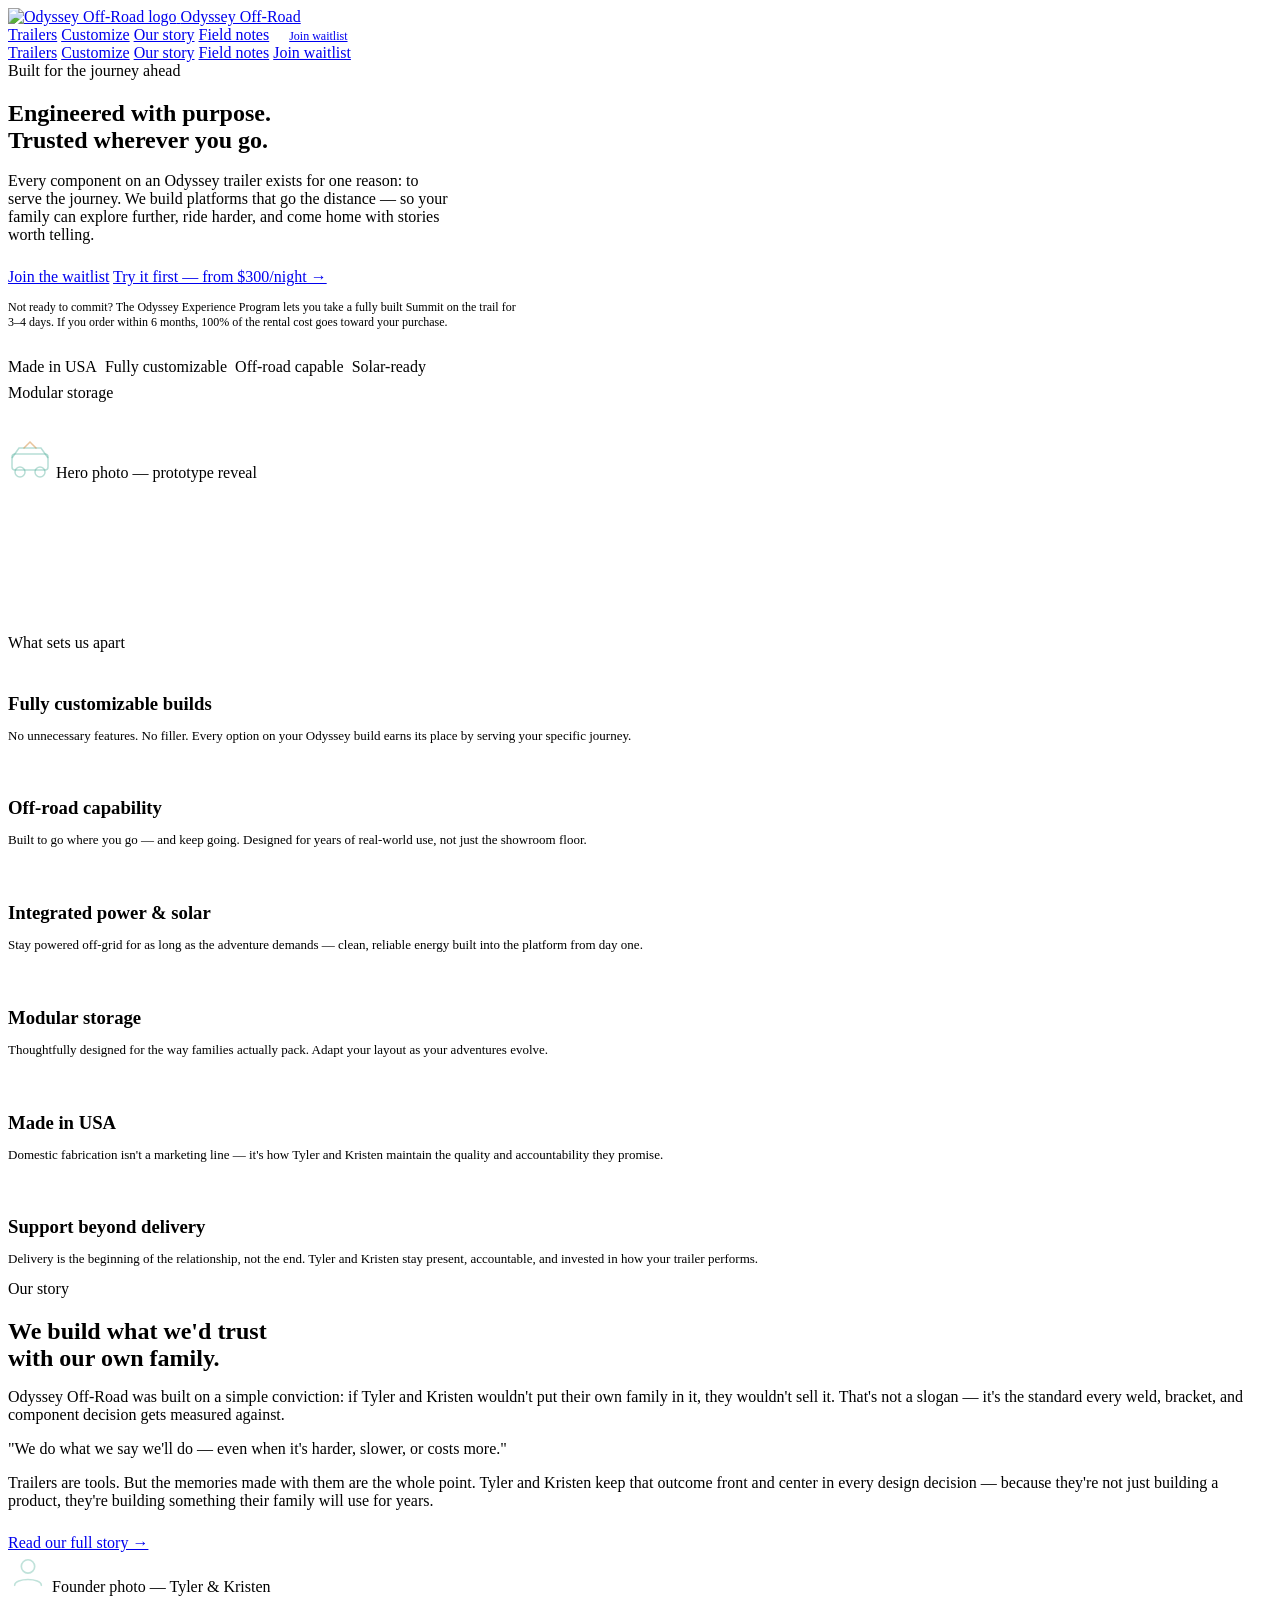
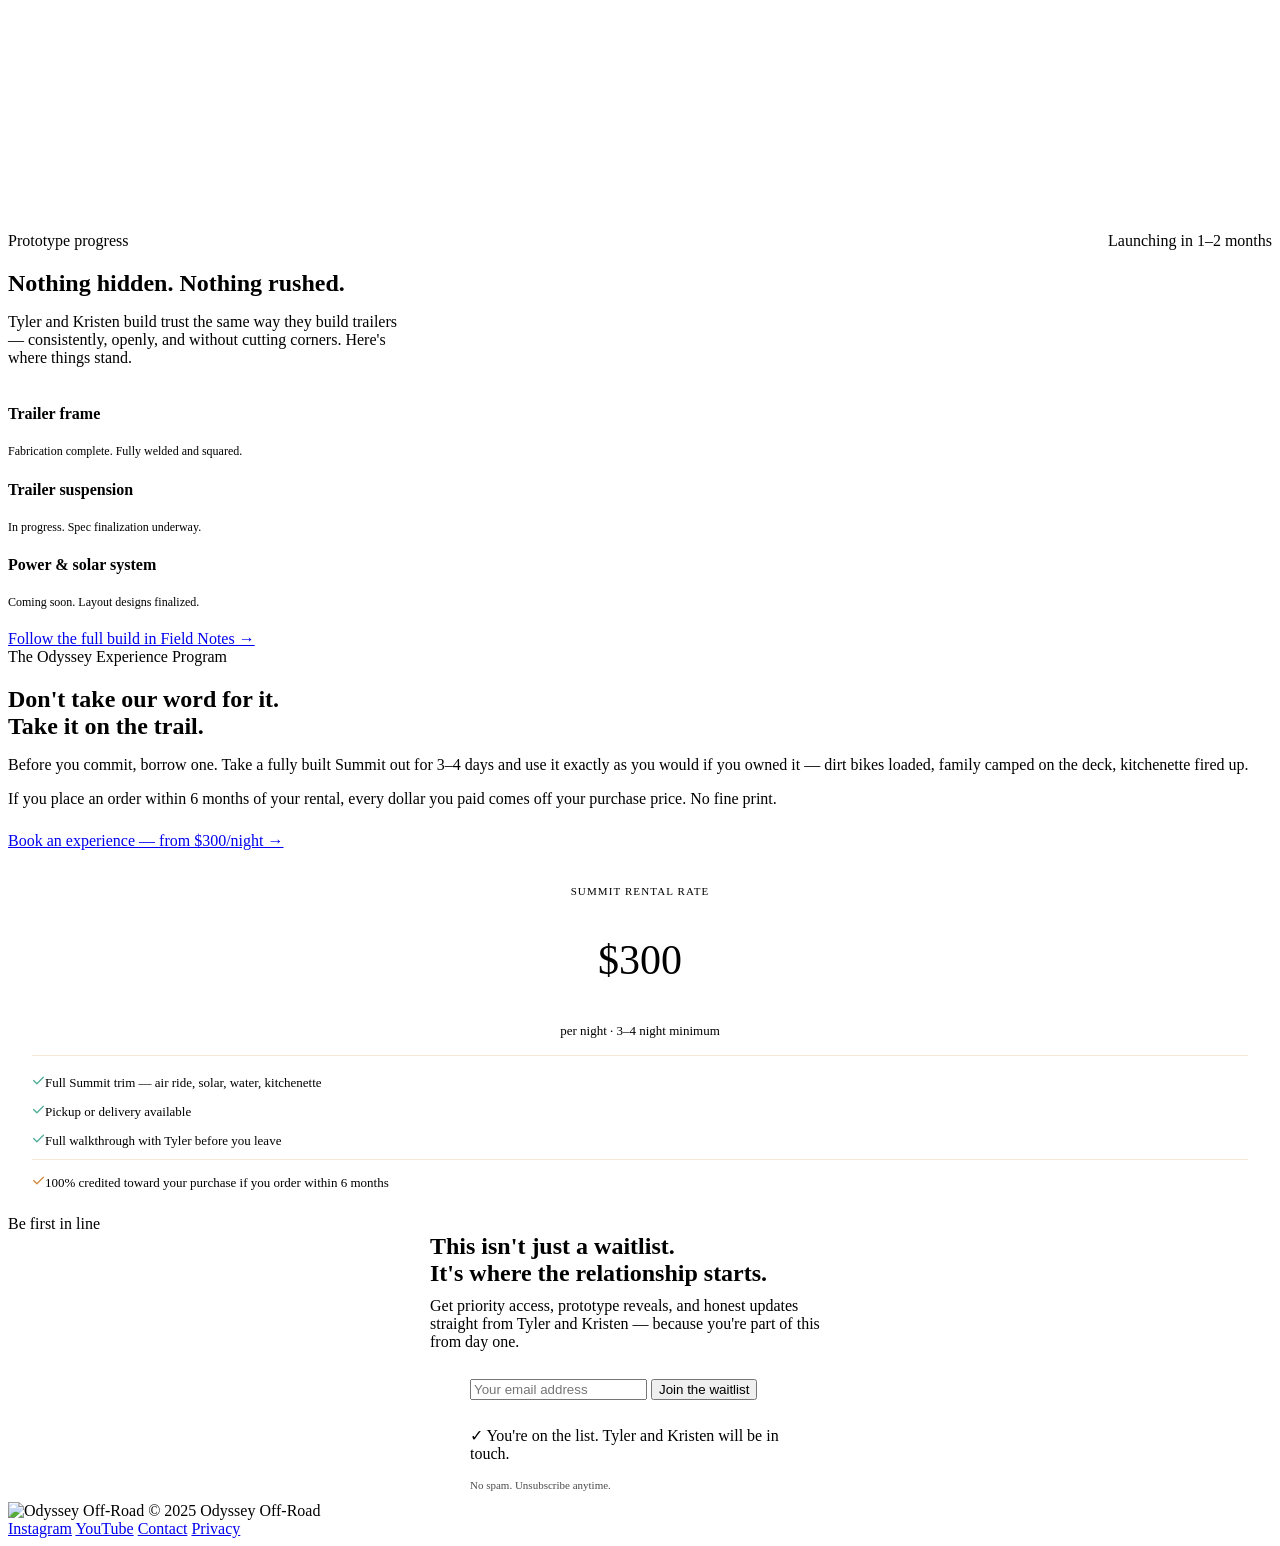
==== index.html @ 4d9e023a "Initial site upload" ====
<!DOCTYPE html>
<html lang="en">
<head>
  <meta charset="UTF-8" />
  <meta name="viewport" content="width=device-width, initial-scale=1.0" />
  <title>Odyssey Off-Road | Custom Off-Road Trailers Made in USA</title>
  <meta name="description" content="Purpose-built adventure trailers for families, overlanders, and motorsports enthusiasts. Fully customizable. Made in the USA. Join the waitlist today." />
  <meta property="og:title" content="Odyssey Off-Road | Custom Off-Road Trailers Made in USA" />
  <meta property="og:description" content="Purpose-built adventure trailers for families, overlanders, and motorsports enthusiasts. Fully customizable. Made in the USA." />
  <meta property="og:url" content="https://www.odysseyoffroad.com/" />
  <meta property="og:type" content="website" />
  <meta property="og:image" content="https://www.odysseyoffroad.com/images/og-image.jpg" />
  <link rel="icon" href="/images/logo/favicon.png" type="image/png" />
  <link rel="stylesheet" href="/css/styles.css" />
  <script type="application/ld+json">
  {
    "@context": "https://schema.org",
    "@type": "LocalBusiness",
    "name": "Odyssey Off-Road",
    "description": "Custom off-road trailer manufacturer. Purpose-built adventure trailers for families, overlanders, and motorsports enthusiasts.",
    "url": "https://www.odysseyoffroad.com",
    "logo": "https://www.odysseyoffroad.com/images/logo/FullLogo.png",
    "founders": [
      { "@type": "Person", "name": "Tyler" },
      { "@type": "Person", "name": "Kristen" }
    ],
    "sameAs": [
      "https://www.instagram.com/odysseyoffroad",
      "https://www.youtube.com/@odysseyoffroad"
    ]
  }
  </script>
</head>
<body>

<!-- NAV -->
<nav class="site-nav">
  <a href="/" class="nav-logo">
    <img src="/images/logo/FullLogo.jpg" alt="Odyssey Off-Road logo" />
    <span>Odyssey Off-Road</span>
  </a>
  <div class="nav-links">
    <a href="/trailers" class="active">Trailers</a>
    <a href="/trailers#customize">Customize</a>
    <a href="/our-story">Our story</a>
    <a href="/field-notes">Field notes</a>
    <a href="#waitlist" class="btn-primary" style="padding:7px 16px;font-size:12px;">Join waitlist</a>
  </div>
  <div class="nav-hamburger" aria-label="Open menu">
    <span></span><span></span><span></span>
  </div>
</nav>
<nav class="nav-mobile">
  <a href="/trailers">Trailers</a>
  <a href="/trailers#customize">Customize</a>
  <a href="/our-story">Our story</a>
  <a href="/field-notes">Field notes</a>
  <a href="#waitlist" class="btn-primary">Join waitlist</a>
</nav>

<!-- HERO -->
<section class="hero">
  <div style="max-width:520px;position:relative;z-index:1;">
    <span class="label">Built for the journey ahead</span>
    <h1 style="margin-bottom:18px;">Engineered with purpose.<br>Trusted wherever you go.</h1>
    <p style="margin-bottom:24px;max-width:440px;">Every component on an Odyssey trailer exists for one reason: to serve the journey. We build platforms that go the distance — so your family can explore further, ride harder, and come home with stories worth telling.</p>
    <div class="flex gap-12" style="margin-bottom:14px;flex-wrap:wrap;">
      <a href="#waitlist" class="btn-primary">Join the waitlist</a>
      <a href="/trailers#experience" class="btn-ghost">Try it first — from $300/night →</a>
    </div>
    <p style="font-size:12px;color:var(--oo-muted2);margin-bottom:28px;">Not ready to commit? The <span style="color:var(--oo-amber-light);">Odyssey Experience Program</span> lets you take a fully built Summit on the trail for 3–4 days. If you order within 6 months, 100% of the rental cost goes toward your purchase.</p>
    <div style="display:flex;gap:8px;flex-wrap:wrap;">
      <span class="tag">Made in USA</span>
      <span class="tag">Fully customizable</span>
      <span class="tag">Off-road capable</span>
      <span class="tag">Solar-ready</span>
      <span class="tag">Modular storage</span>
    </div>
  </div>
  <div class="photo-placeholder" style="margin-top:32px;height:200px;max-width:100%;">
    <svg width="44" height="44" viewBox="0 0 44 44" fill="none"><rect x="4" y="20" width="36" height="16" rx="3" stroke="rgba(74,171,150,0.4)" stroke-width="1.5" fill="none"/><circle cx="12" cy="38" r="5" stroke="rgba(74,171,150,0.4)" stroke-width="1.5" fill="none"/><circle cx="32" cy="38" r="5" stroke="rgba(74,171,150,0.4)" stroke-width="1.5" fill="none"/><path d="M4 24L11 14L33 14L40 24" stroke="rgba(74,171,150,0.4)" stroke-width="1.5" fill="none"/><path d="M16 14L22 8L28 14" stroke="rgba(212,137,58,0.5)" stroke-width="1.5" fill="none" stroke-linecap="round"/></svg>
    <span>Hero photo — prototype reveal</span>
  </div>
</section>

<!-- FEATURES -->
<section class="section">
  <span class="label">What sets us apart</span>
  <div class="divider"></div>
  <div class="grid-3">
    <div class="card">
      <div class="icon-box"><svg width="18" height="18" viewBox="0 0 18 18" fill="none"><rect x="2" y="2" width="6" height="6" rx="1.5" stroke="var(--oo-teal)" stroke-width="1.2" fill="none"/><rect x="10" y="2" width="6" height="6" rx="1.5" stroke="var(--oo-teal)" stroke-width="1.2" fill="none"/><rect x="2" y="10" width="6" height="6" rx="1.5" stroke="var(--oo-teal)" stroke-width="1.2" fill="none"/><rect x="10" y="10" width="6" height="6" rx="1.5" stroke="var(--oo-amber)" stroke-width="1.5" fill="none"/></svg></div>
      <h3 style="margin-bottom:6px;">Fully customizable builds</h3>
      <p style="font-size:13px;">No unnecessary features. No filler. Every option on your Odyssey build earns its place by serving your specific journey.</p>
    </div>
    <div class="card">
      <div class="icon-box"><svg width="18" height="18" viewBox="0 0 18 18" fill="none"><path d="M2 14Q5 7 9 9Q13 11 16 5" stroke="var(--oo-teal)" stroke-width="1.2" fill="none" stroke-linecap="round"/><circle cx="9" cy="9" r="2" stroke="var(--oo-amber)" stroke-width="1.2" fill="none"/></svg></div>
      <h3 style="margin-bottom:6px;">Off-road capability</h3>
      <p style="font-size:13px;">Built to go where you go — and keep going. Designed for years of real-world use, not just the showroom floor.</p>
    </div>
    <div class="card">
      <div class="icon-box"><svg width="18" height="18" viewBox="0 0 18 18" fill="none"><circle cx="9" cy="9" r="3" stroke="var(--oo-amber)" stroke-width="1.2" fill="none"/><line x1="9" y1="2" x2="9" y2="4" stroke="var(--oo-teal)" stroke-width="1.2" stroke-linecap="round"/><line x1="9" y1="14" x2="9" y2="16" stroke="var(--oo-teal)" stroke-width="1.2" stroke-linecap="round"/><line x1="2" y1="9" x2="4" y2="9" stroke="var(--oo-teal)" stroke-width="1.2" stroke-linecap="round"/><line x1="14" y1="9" x2="16" y2="9" stroke="var(--oo-teal)" stroke-width="1.2" stroke-linecap="round"/></svg></div>
      <h3 style="margin-bottom:6px;">Integrated power &amp; solar</h3>
      <p style="font-size:13px;">Stay powered off-grid for as long as the adventure demands — clean, reliable energy built into the platform from day one.</p>
    </div>
    <div class="card">
      <div class="icon-box"><svg width="18" height="18" viewBox="0 0 18 18" fill="none"><rect x="2" y="8" width="14" height="8" rx="1.5" stroke="var(--oo-teal)" stroke-width="1.2" fill="none"/><rect x="4" y="4" width="10" height="5" rx="1" stroke="var(--oo-amber)" stroke-width="1.2" fill="none"/></svg></div>
      <h3 style="margin-bottom:6px;">Modular storage</h3>
      <p style="font-size:13px;">Thoughtfully designed for the way families actually pack. Adapt your layout as your adventures evolve.</p>
    </div>
    <div class="card">
      <div class="icon-box"><svg width="18" height="18" viewBox="0 0 18 18" fill="none"><path d="M9 2L16 7L16 16L2 16L2 7Z" stroke="var(--oo-teal)" stroke-width="1.2" fill="none" stroke-linejoin="round"/><rect x="7" y="10" width="4" height="6" rx="0.5" stroke="var(--oo-amber)" stroke-width="1.2" fill="none"/></svg></div>
      <h3 style="margin-bottom:6px;">Made in USA</h3>
      <p style="font-size:13px;">Domestic fabrication isn't a marketing line — it's how Tyler and Kristen maintain the quality and accountability they promise.</p>
    </div>
    <div class="card">
      <div class="icon-box"><svg width="18" height="18" viewBox="0 0 18 18" fill="none"><path d="M9 15C9 15 3 11 3 6.5A3.5 3.5 0 0 1 9 4A3.5 3.5 0 0 1 15 6.5C15 11 9 15 9 15Z" stroke="var(--oo-amber)" stroke-width="1.2" fill="none"/></svg></div>
      <h3 style="margin-bottom:6px;">Support beyond delivery</h3>
      <p style="font-size:13px;">Delivery is the beginning of the relationship, not the end. Tyler and Kristen stay present, accountable, and invested in how your trailer performs.</p>
    </div>
  </div>
</section>

<!-- FOUNDER STORY -->
<section class="section section-dark">
  <span class="label">Our story</span>
  <div class="divider"></div>
  <div class="grid-2" style="gap:48px;align-items:center;">
    <div>
      <h2 style="margin-bottom:14px;">We build what we'd trust<br>with our own family.</h2>
      <p style="margin-bottom:14px;">Odyssey Off-Road was built on a simple conviction: if Tyler and Kristen wouldn't put their own family in it, they wouldn't sell it. That's not a slogan — it's the standard every weld, bracket, and component decision gets measured against.</p>
      <div class="pullquote"><p>"We do what we say we'll do — even when it's harder, slower, or costs more."</p></div>
      <p style="margin-bottom:24px;">Trailers are tools. But the memories made with them are the whole point. Tyler and Kristen keep that outcome front and center in every design decision — because they're not just building a product, they're building something their family will use for years.</p>
      <a href="/our-story" class="btn-ghost">Read our full story →</a>
    </div>
    <div class="photo-placeholder" style="height:280px;">
      <svg width="40" height="40" viewBox="0 0 36 36" fill="none"><circle cx="18" cy="13" r="6" stroke="rgba(74,171,150,0.35)" stroke-width="1.5" fill="none"/><path d="M6 30C6 23 30 23 30 30" stroke="rgba(74,171,150,0.35)" stroke-width="1.5" fill="none" stroke-linecap="round"/></svg>
      <span>Founder photo — Tyler &amp; Kristen</span>
    </div>
  </div>
</section>

<!-- BUILD PROGRESS -->
<section class="section">
  <div style="display:flex;justify-content:space-between;align-items:flex-start;margin-bottom:22px;flex-wrap:wrap;gap:12px;">
    <div>
      <span class="label">Prototype progress</span>
      <h2 style="margin-bottom:6px;">Nothing hidden. Nothing rushed.</h2>
      <p style="max-width:400px;">Tyler and Kristen build trust the same way they build trailers — consistently, openly, and without cutting corners. Here's where things stand.</p>
    </div>
    <span class="badge-launch">Launching in 1–2 months</span>
  </div>
  <div class="grid-3" style="margin-bottom:20px;">
    <div class="card">
      <div class="flex-center gap-8" style="margin-bottom:7px;"><div class="dot-done"></div><h4>Trailer frame</h4></div>
      <p style="font-size:12px;">Fabrication complete. Fully welded and squared.</p>
    </div>
    <div class="card">
      <div class="flex-center gap-8" style="margin-bottom:7px;"><div class="dot-active"></div><h4>Trailer suspension</h4></div>
      <p style="font-size:12px;">In progress. Spec finalization underway.</p>
    </div>
    <div class="card">
      <div class="flex-center gap-8" style="margin-bottom:7px;"><div class="dot-soon"></div><h4>Power &amp; solar system</h4></div>
      <p style="font-size:12px;">Coming soon. Layout designs finalized.</p>
    </div>
  </div>
  <a href="/field-notes" class="btn-ghost">Follow the full build in Field Notes →</a>
</section>

<!-- EXPERIENCE PROGRAM -->
<section class="section section-amber">
  <div class="grid-2" style="gap:48px;align-items:center;">
    <div>
      <span class="label">The Odyssey Experience Program</span>
      <div class="divider"></div>
      <h2 style="margin-bottom:14px;">Don't take our word for it.<br>Take it on the trail.</h2>
      <p style="margin-bottom:14px;">Before you commit, borrow one. Take a fully built Summit out for 3–4 days and use it exactly as you would if you owned it — dirt bikes loaded, family camped on the deck, kitchenette fired up.</p>
      <p style="margin-bottom:24px;">If you place an order within 6 months of your rental, every dollar you paid comes off your purchase price. No fine print.</p>
      <a href="/trailers#experience" class="btn-amber">Book an experience — from $300/night →</a>
    </div>
    <div class="card-amber" style="border-radius:12px;padding:24px;">
      <div style="text-align:center;margin-bottom:16px;">
        <p style="font-size:11px;color:var(--oo-amber-light);text-transform:uppercase;letter-spacing:0.1em;margin-bottom:6px;">Summit rental rate</p>
        <p style="font-size:42px;font-weight:500;color:var(--oo-cream);line-height:1;">$300</p>
        <p style="font-size:13px;margin-top:4px;">per night · 3–4 night minimum</p>
      </div>
      <div style="border-top:1px solid rgba(212,137,58,0.2);padding-top:16px;display:flex;flex-direction:column;gap:10px;">
        <div class="flex gap-8"><svg width="13" height="13" viewBox="0 0 16 16" fill="none" style="flex-shrink:0;margin-top:2px;"><path d="M2 8L6 12L14 4" stroke="#4aab96" stroke-width="1.5" stroke-linecap="round" stroke-linejoin="round"/></svg><span style="font-size:13px;">Full Summit trim — air ride, solar, water, kitchenette</span></div>
        <div class="flex gap-8"><svg width="13" height="13" viewBox="0 0 16 16" fill="none" style="flex-shrink:0;margin-top:2px;"><path d="M2 8L6 12L14 4" stroke="#4aab96" stroke-width="1.5" stroke-linecap="round" stroke-linejoin="round"/></svg><span style="font-size:13px;">Pickup or delivery available</span></div>
        <div class="flex gap-8"><svg width="13" height="13" viewBox="0 0 16 16" fill="none" style="flex-shrink:0;margin-top:2px;"><path d="M2 8L6 12L14 4" stroke="#4aab96" stroke-width="1.5" stroke-linecap="round" stroke-linejoin="round"/></svg><span style="font-size:13px;">Full walkthrough with Tyler before you leave</span></div>
        <div class="flex gap-8" style="border-top:1px solid rgba(212,137,58,0.2);padding-top:12px;"><svg width="13" height="13" viewBox="0 0 16 16" fill="none" style="flex-shrink:0;margin-top:2px;"><path d="M2 8L6 12L14 4" stroke="#d4893a" stroke-width="1.5" stroke-linecap="round" stroke-linejoin="round"/></svg><span style="font-size:13px;color:var(--oo-amber-light);font-weight:500;">100% credited toward your purchase if you order within 6 months</span></div>
      </div>
    </div>
  </div>
</section>

<!-- WAITLIST -->
<section class="section section-teal text-center" id="waitlist">
  <span class="label">Be first in line</span>
  <h2 style="max-width:420px;margin:0 auto 10px;">This isn't just a waitlist.<br>It's where the relationship starts.</h2>
  <p style="max-width:420px;margin:0 auto 28px;">Get priority access, prototype reveals, and honest updates straight from Tyler and Kristen — because you're part of this from day one.</p>
  <div style="max-width:340px;margin:0 auto;">
    <form name="waitlist" method="POST" data-netlify="true" netlify-honeypot="bot-field">
      <input type="hidden" name="form-name" value="waitlist" />
      <input type="hidden" name="bot-field" style="display:none;" />
      <input type="email" name="email" placeholder="Your email address" required style="margin-bottom:10px;" />
      <button type="submit" class="btn-primary btn-full">Join the waitlist</button>
      <div class="form-success mt-12"><p>✓ You're on the list. Tyler and Kristen will be in touch.</p></div>
    </form>
    <p style="font-size:11px;color:var(--oo-muted2);margin-top:10px;opacity:0.7;">No spam. Unsubscribe anytime.</p>
  </div>
</section>

<!-- FOOTER -->
<footer class="site-footer">
  <div class="footer-left">
    <img src="/images/logo/FullLogo.jpg" alt="Odyssey Off-Road" />
    <span>© 2025 Odyssey Off-Road</span>
  </div>
  <div class="footer-links">
    <a href="https://instagram.com/odysseyoffroad" target="_blank" rel="noopener">Instagram</a>
    <a href="https://youtube.com/@odysseyoffroad" target="_blank" rel="noopener">YouTube</a>
    <a href="/contact">Contact</a>
    <a href="/privacy">Privacy</a>
  </div>
</footer>

<script src="/js/main.js"></script>
</body>
</html>
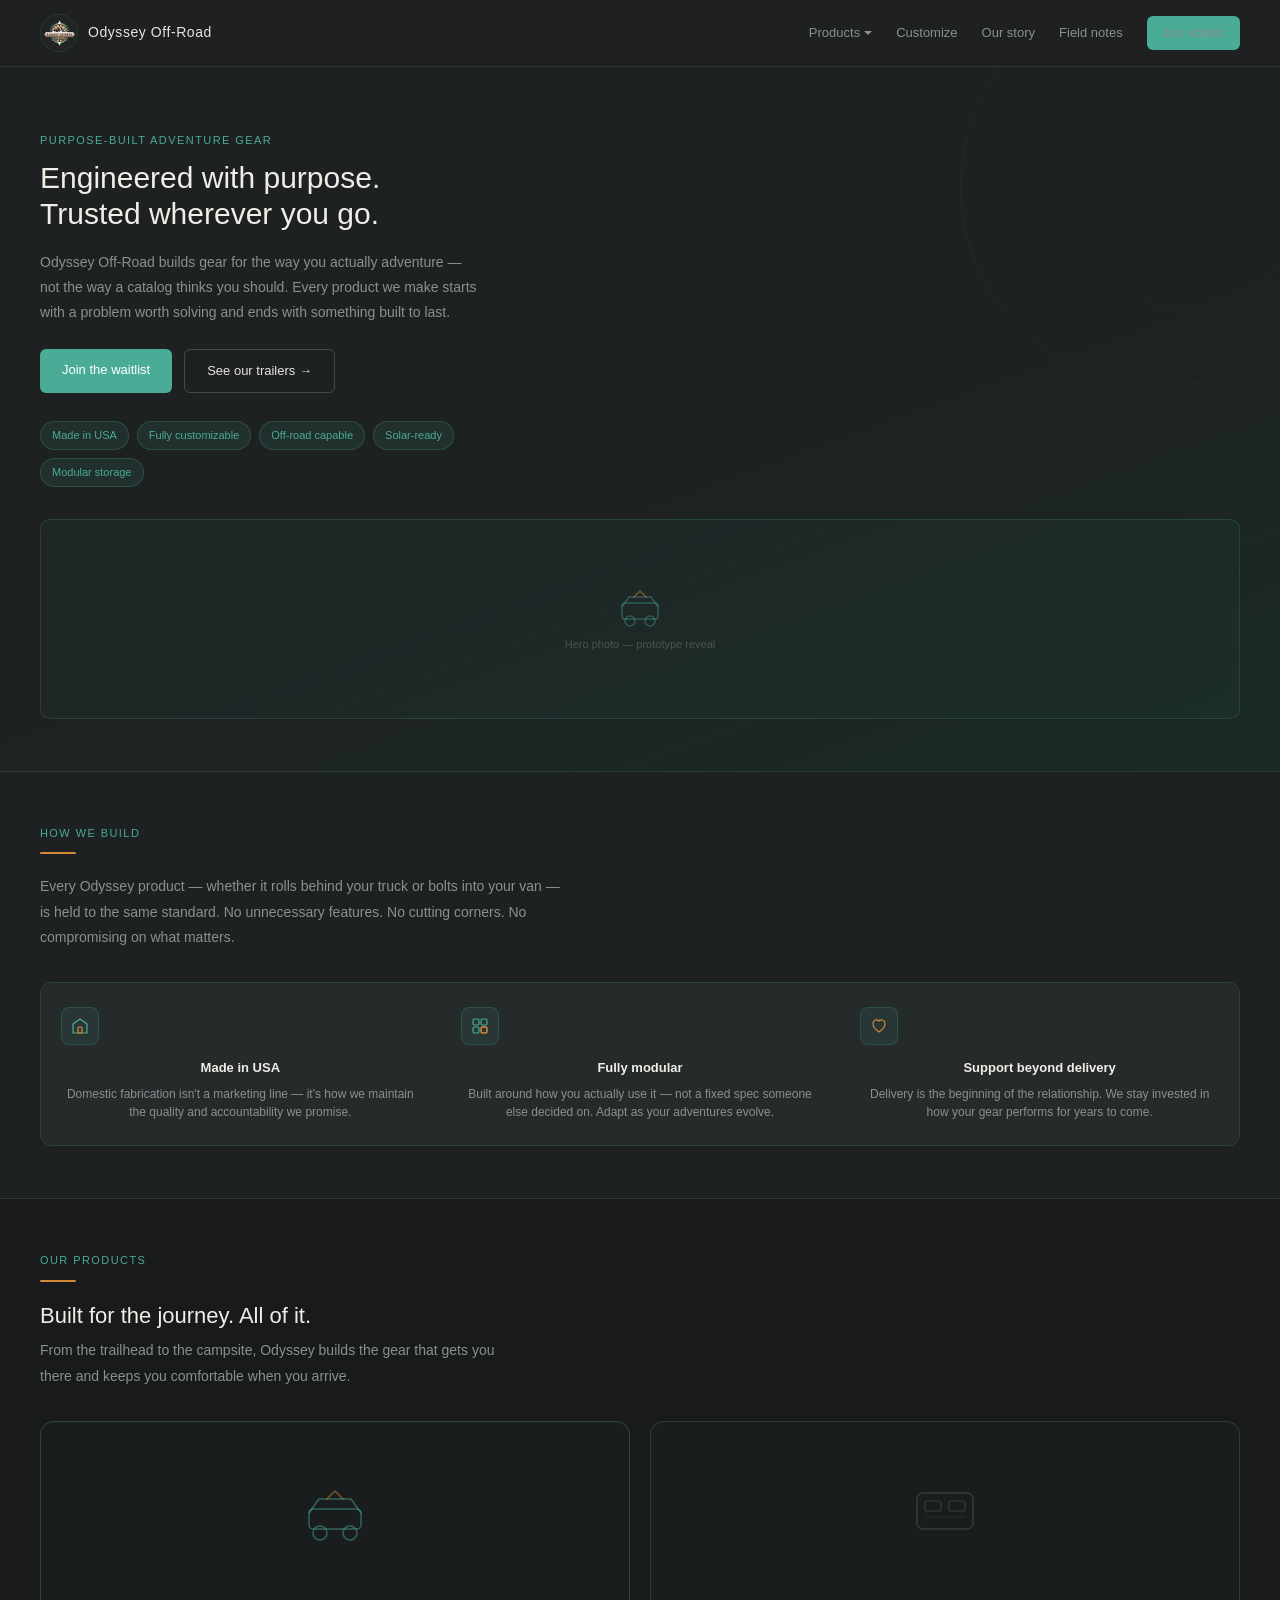
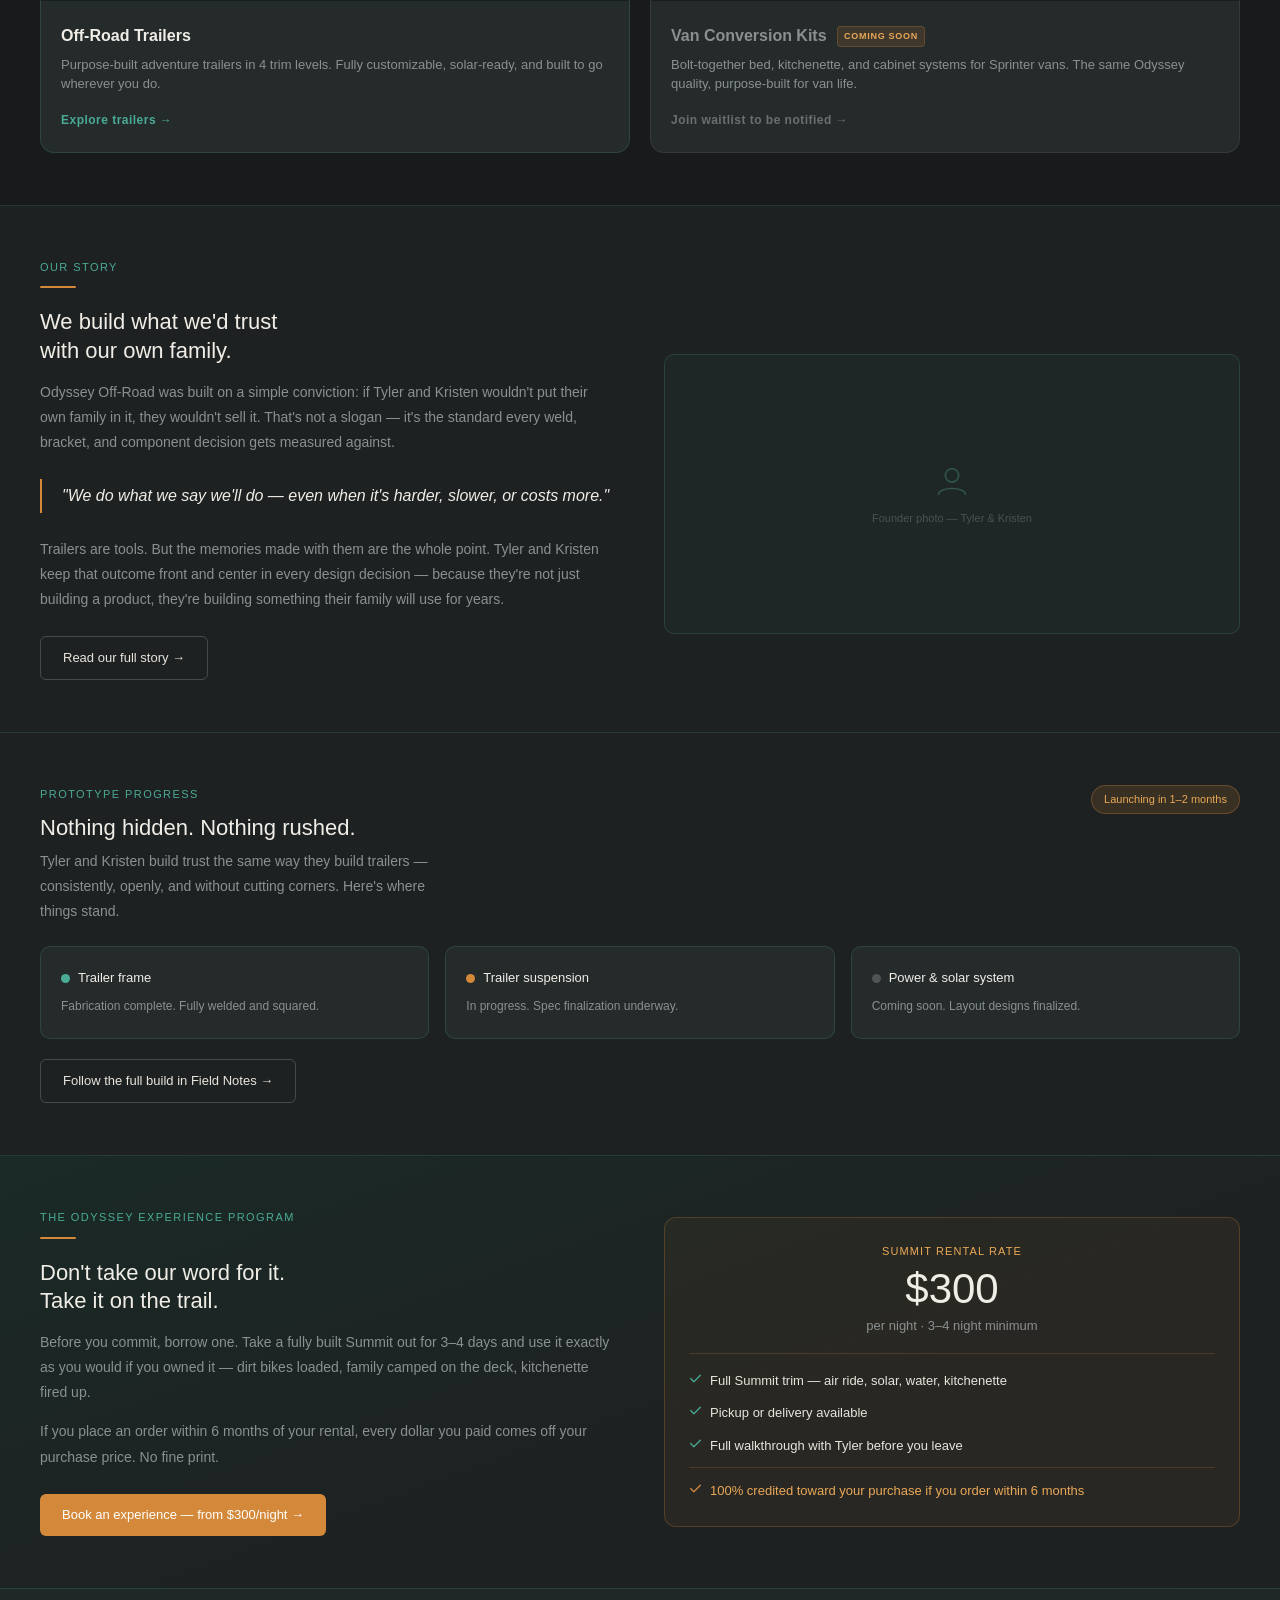
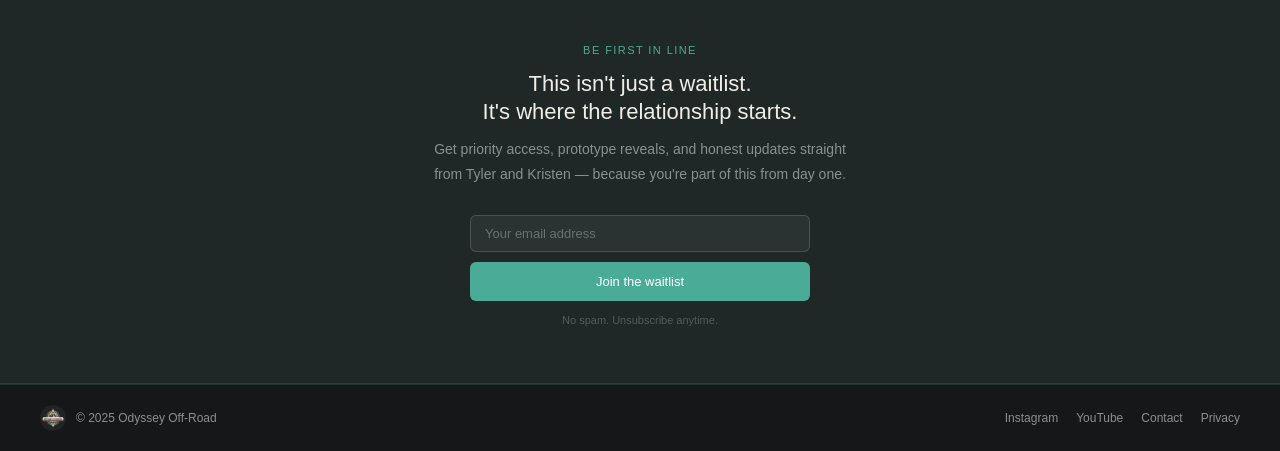
==== commit 5c33c706: "Update index.html" ====
--- a/index.html
+++ b/index.html
@@ -3,21 +3,214 @@
 <head>
   <meta charset="UTF-8" />
   <meta name="viewport" content="width=device-width, initial-scale=1.0" />
-  <title>Odyssey Off-Road | Custom Off-Road Trailers Made in USA</title>
-  <meta name="description" content="Purpose-built adventure trailers for families, overlanders, and motorsports enthusiasts. Fully customizable. Made in the USA. Join the waitlist today." />
-  <meta property="og:title" content="Odyssey Off-Road | Custom Off-Road Trailers Made in USA" />
-  <meta property="og:description" content="Purpose-built adventure trailers for families, overlanders, and motorsports enthusiasts. Fully customizable. Made in the USA." />
+  <title>Odyssey Off-Road | Purpose-Built Adventure Gear. Made in USA.</title>
+  <meta name="description" content="Odyssey Off-Road builds purpose-built adventure gear for families, overlanders, and motorsports enthusiasts. Fully customizable. Made in the USA. Join the waitlist today." />
+  <meta property="og:title" content="Odyssey Off-Road | Purpose-Built Adventure Gear. Made in USA." />
+  <meta property="og:description" content="Purpose-built adventure gear for families, overlanders, and motorsports enthusiasts. Fully customizable. Made in the USA." />
   <meta property="og:url" content="https://www.odysseyoffroad.com/" />
   <meta property="og:type" content="website" />
   <meta property="og:image" content="https://www.odysseyoffroad.com/images/og-image.jpg" />
   <link rel="icon" href="/images/logo/favicon.png" type="image/png" />
   <link rel="stylesheet" href="/css/styles.css" />
+  <style>
+    /* Products dropdown */
+    .nav-dropdown {
+      position: relative;
+    }
+    .nav-dropdown > a {
+      display: flex;
+      align-items: center;
+      gap: 4px;
+    }
+    .nav-dropdown > a::after {
+      content: '';
+      display: inline-block;
+      width: 0;
+      height: 0;
+      border-left: 4px solid transparent;
+      border-right: 4px solid transparent;
+      border-top: 4px solid var(--oo-muted);
+      transition: transform 0.2s;
+    }
+    .nav-dropdown:hover > a::after {
+      transform: rotate(180deg);
+    }
+    .dropdown-menu {
+      display: none;
+      position: absolute;
+      top: calc(100% + 10px);
+      left: 50%;
+      transform: translateX(-50%);
+      background: var(--oo-dark2);
+      border: 1px solid rgba(74,171,150,0.2);
+      border-radius: 10px;
+      padding: 8px;
+      min-width: 220px;
+      z-index: 200;
+      box-shadow: 0 8px 32px rgba(0,0,0,0.4);
+    }
+    .nav-dropdown:hover .dropdown-menu {
+      display: block;
+    }
+    .dropdown-item {
+      display: flex;
+      align-items: flex-start;
+      gap: 12px;
+      padding: 10px 12px;
+      border-radius: 7px;
+      text-decoration: none;
+      transition: background 0.15s;
+    }
+    .dropdown-item:hover {
+      background: rgba(74,171,150,0.08);
+    }
+    .dropdown-item-icon {
+      width: 32px;
+      height: 32px;
+      border-radius: 7px;
+      background: rgba(74,171,150,0.1);
+      border: 1px solid rgba(74,171,150,0.2);
+      display: flex;
+      align-items: center;
+      justify-content: center;
+      flex-shrink: 0;
+      margin-top: 1px;
+    }
+    .dropdown-item-text strong {
+      display: block;
+      font-size: 13px;
+      font-weight: 500;
+      color: var(--oo-cream);
+      margin-bottom: 2px;
+    }
+    .dropdown-item-text span {
+      font-size: 11px;
+      color: var(--oo-muted);
+      line-height: 1.4;
+    }
+    .dropdown-item.coming-soon .dropdown-item-icon {
+      background: rgba(255,255,255,0.04);
+      border-color: rgba(255,255,255,0.08);
+    }
+    .dropdown-item.coming-soon .dropdown-item-text strong {
+      color: var(--oo-muted);
+    }
+    .cs-badge {
+      display: inline-block;
+      font-size: 9px;
+      font-weight: 600;
+      letter-spacing: 0.08em;
+      text-transform: uppercase;
+      padding: 2px 6px;
+      border-radius: 4px;
+      background: rgba(212,137,58,0.15);
+      color: var(--oo-amber-light);
+      border: 1px solid rgba(212,137,58,0.25);
+      margin-left: 6px;
+      vertical-align: middle;
+    }
+
+    /* Brand values reframe */
+    .brand-values {
+      display: grid;
+      grid-template-columns: repeat(3, minmax(0,1fr));
+      gap: 1px;
+      background: rgba(74,171,150,0.1);
+      border: 1px solid rgba(74,171,150,0.15);
+      border-radius: 12px;
+      overflow: hidden;
+      margin-top: 32px;
+    }
+    .brand-value {
+      background: var(--oo-dark2);
+      padding: 24px 20px;
+      text-align: center;
+    }
+    .brand-value h4 {
+      font-size: 13px;
+      font-weight: 600;
+      color: var(--oo-cream);
+      margin-bottom: 6px;
+    }
+    .brand-value p {
+      font-size: 12px;
+      color: var(--oo-muted);
+      line-height: 1.5;
+    }
+
+    /* Products section */
+    .products-grid {
+      display: grid;
+      grid-template-columns: repeat(2, minmax(0,1fr));
+      gap: 20px;
+      margin-top: 32px;
+    }
+    .product-card {
+      background: var(--oo-dark2);
+      border: 1px solid rgba(74,171,150,0.2);
+      border-radius: 14px;
+      overflow: hidden;
+      text-decoration: none;
+      display: block;
+      transition: border-color 0.2s, transform 0.2s;
+    }
+    .product-card:hover {
+      border-color: rgba(74,171,150,0.5);
+      transform: translateY(-2px);
+    }
+    .product-card.inactive {
+      border-color: rgba(255,255,255,0.07);
+      cursor: default;
+    }
+    .product-card.inactive:hover {
+      transform: none;
+      border-color: rgba(255,255,255,0.07);
+    }
+    .product-card-img {
+      background: rgba(0,0,0,0.3);
+      height: 180px;
+      display: flex;
+      align-items: center;
+      justify-content: center;
+      border-bottom: 1px solid rgba(74,171,150,0.1);
+    }
+    .product-card.inactive .product-card-img {
+      border-bottom-color: rgba(255,255,255,0.05);
+    }
+    .product-card-body {
+      padding: 20px;
+    }
+    .product-card-body h3 {
+      font-size: 16px;
+      font-weight: 600;
+      color: var(--oo-cream);
+      margin-bottom: 6px;
+    }
+    .product-card.inactive .product-card-body h3 {
+      color: var(--oo-muted);
+    }
+    .product-card-body p {
+      font-size: 13px;
+      color: var(--oo-muted);
+      line-height: 1.5;
+      margin-bottom: 14px;
+    }
+    .product-card-cta {
+      font-size: 12px;
+      font-weight: 600;
+      color: var(--oo-teal);
+      letter-spacing: 0.04em;
+    }
+    .product-card.inactive .product-card-cta {
+      color: var(--oo-muted2);
+    }
+  </style>
   <script type="application/ld+json">
   {
     "@context": "https://schema.org",
     "@type": "LocalBusiness",
     "name": "Odyssey Off-Road",
-    "description": "Custom off-road trailer manufacturer. Purpose-built adventure trailers for families, overlanders, and motorsports enthusiasts.",
+    "description": "Purpose-built adventure gear for families, overlanders, and motorsports enthusiasts.",
     "url": "https://www.odysseyoffroad.com",
     "logo": "https://www.odysseyoffroad.com/images/logo/FullLogo.png",
     "founders": [
@@ -40,7 +233,39 @@
     <span>Odyssey Off-Road</span>
   </a>
   <div class="nav-links">
-    <a href="/trailers" class="active">Trailers</a>
+    <!-- Products dropdown -->
+    <div class="nav-dropdown">
+      <a href="/trailers">Products</a>
+      <div class="dropdown-menu">
+        <a href="/trailers" class="dropdown-item">
+          <div class="dropdown-item-icon">
+            <svg width="16" height="16" viewBox="0 0 44 44" fill="none">
+              <rect x="4" y="20" width="36" height="12" rx="3" stroke="var(--oo-teal)" stroke-width="1.5" fill="none"/>
+              <circle cx="12" cy="36" r="4" stroke="var(--oo-teal)" stroke-width="1.5" fill="none"/>
+              <circle cx="32" cy="36" r="4" stroke="var(--oo-teal)" stroke-width="1.5" fill="none"/>
+              <path d="M4 22L11 13L33 13L40 22" stroke="var(--oo-teal)" stroke-width="1.5" fill="none"/>
+            </svg>
+          </div>
+          <div class="dropdown-item-text">
+            <strong>Off-Road Trailers</strong>
+            <span>4 trim levels · fully customizable · solar-ready</span>
+          </div>
+        </a>
+        <a href="#" class="dropdown-item coming-soon" onclick="return false;">
+          <div class="dropdown-item-icon">
+            <svg width="16" height="16" viewBox="0 0 44 44" fill="none">
+              <rect x="4" y="10" width="36" height="24" rx="3" stroke="rgba(138,144,144,0.4)" stroke-width="1.5" fill="none"/>
+              <rect x="10" y="16" width="10" height="6" rx="1" stroke="rgba(138,144,144,0.4)" stroke-width="1.2" fill="none"/>
+              <rect x="24" y="16" width="10" height="6" rx="1" stroke="rgba(138,144,144,0.4)" stroke-width="1.2" fill="none"/>
+            </svg>
+          </div>
+          <div class="dropdown-item-text">
+            <strong>Van Conversion Kits <span class="cs-badge">Coming Soon</span></strong>
+            <span>Bolt-together bed, kitchenette &amp; cabinet systems for Sprinter vans</span>
+          </div>
+        </a>
+      </div>
+    </div>
     <a href="/trailers#customize">Customize</a>
     <a href="/our-story">Our story</a>
     <a href="/field-notes">Field notes</a>
@@ -61,14 +286,13 @@
 <!-- HERO -->
 <section class="hero">
   <div style="max-width:520px;position:relative;z-index:1;">
-    <span class="label">Built for the journey ahead</span>
+    <span class="label">Purpose-built adventure gear</span>
     <h1 style="margin-bottom:18px;">Engineered with purpose.<br>Trusted wherever you go.</h1>
-    <p style="margin-bottom:24px;max-width:440px;">Every component on an Odyssey trailer exists for one reason: to serve the journey. We build platforms that go the distance — so your family can explore further, ride harder, and come home with stories worth telling.</p>
-    <div class="flex gap-12" style="margin-bottom:14px;flex-wrap:wrap;">
+    <p style="margin-bottom:24px;max-width:440px;">Odyssey Off-Road builds gear for the way you actually adventure — not the way a catalog thinks you should. Every product we make starts with a problem worth solving and ends with something built to last.</p>
+    <div class="flex gap-12" style="margin-bottom:28px;flex-wrap:wrap;">
       <a href="#waitlist" class="btn-primary">Join the waitlist</a>
-      <a href="/trailers#experience" class="btn-ghost">Try it first — from $300/night →</a>
-    </div>
-    <p style="font-size:12px;color:var(--oo-muted2);margin-bottom:28px;">Not ready to commit? The <span style="color:var(--oo-amber-light);">Odyssey Experience Program</span> lets you take a fully built Summit on the trail for 3–4 days. If you order within 6 months, 100% of the rental cost goes toward your purchase.</p>
+      <a href="/trailers" class="btn-ghost">See our trailers →</a>
+    </div>
     <div style="display:flex;gap:8px;flex-wrap:wrap;">
       <span class="tag">Made in USA</span>
       <span class="tag">Fully customizable</span>
@@ -83,46 +307,84 @@
   </div>
 </section>
 
-<!-- FEATURES -->
+<!-- BRAND VALUES -->
 <section class="section">
-  <span class="label">What sets us apart</span>
+  <span class="label">How we build</span>
   <div class="divider"></div>
-  <div class="grid-3">
-    <div class="card">
-      <div class="icon-box"><svg width="18" height="18" viewBox="0 0 18 18" fill="none"><rect x="2" y="2" width="6" height="6" rx="1.5" stroke="var(--oo-teal)" stroke-width="1.2" fill="none"/><rect x="10" y="2" width="6" height="6" rx="1.5" stroke="var(--oo-teal)" stroke-width="1.2" fill="none"/><rect x="2" y="10" width="6" height="6" rx="1.5" stroke="var(--oo-teal)" stroke-width="1.2" fill="none"/><rect x="10" y="10" width="6" height="6" rx="1.5" stroke="var(--oo-amber)" stroke-width="1.5" fill="none"/></svg></div>
-      <h3 style="margin-bottom:6px;">Fully customizable builds</h3>
-      <p style="font-size:13px;">No unnecessary features. No filler. Every option on your Odyssey build earns its place by serving your specific journey.</p>
-    </div>
-    <div class="card">
-      <div class="icon-box"><svg width="18" height="18" viewBox="0 0 18 18" fill="none"><path d="M2 14Q5 7 9 9Q13 11 16 5" stroke="var(--oo-teal)" stroke-width="1.2" fill="none" stroke-linecap="round"/><circle cx="9" cy="9" r="2" stroke="var(--oo-amber)" stroke-width="1.2" fill="none"/></svg></div>
-      <h3 style="margin-bottom:6px;">Off-road capability</h3>
-      <p style="font-size:13px;">Built to go where you go — and keep going. Designed for years of real-world use, not just the showroom floor.</p>
-    </div>
-    <div class="card">
-      <div class="icon-box"><svg width="18" height="18" viewBox="0 0 18 18" fill="none"><circle cx="9" cy="9" r="3" stroke="var(--oo-amber)" stroke-width="1.2" fill="none"/><line x1="9" y1="2" x2="9" y2="4" stroke="var(--oo-teal)" stroke-width="1.2" stroke-linecap="round"/><line x1="9" y1="14" x2="9" y2="16" stroke="var(--oo-teal)" stroke-width="1.2" stroke-linecap="round"/><line x1="2" y1="9" x2="4" y2="9" stroke="var(--oo-teal)" stroke-width="1.2" stroke-linecap="round"/><line x1="14" y1="9" x2="16" y2="9" stroke="var(--oo-teal)" stroke-width="1.2" stroke-linecap="round"/></svg></div>
-      <h3 style="margin-bottom:6px;">Integrated power &amp; solar</h3>
-      <p style="font-size:13px;">Stay powered off-grid for as long as the adventure demands — clean, reliable energy built into the platform from day one.</p>
-    </div>
-    <div class="card">
-      <div class="icon-box"><svg width="18" height="18" viewBox="0 0 18 18" fill="none"><rect x="2" y="8" width="14" height="8" rx="1.5" stroke="var(--oo-teal)" stroke-width="1.2" fill="none"/><rect x="4" y="4" width="10" height="5" rx="1" stroke="var(--oo-amber)" stroke-width="1.2" fill="none"/></svg></div>
-      <h3 style="margin-bottom:6px;">Modular storage</h3>
-      <p style="font-size:13px;">Thoughtfully designed for the way families actually pack. Adapt your layout as your adventures evolve.</p>
-    </div>
-    <div class="card">
-      <div class="icon-box"><svg width="18" height="18" viewBox="0 0 18 18" fill="none"><path d="M9 2L16 7L16 16L2 16L2 7Z" stroke="var(--oo-teal)" stroke-width="1.2" fill="none" stroke-linejoin="round"/><rect x="7" y="10" width="4" height="6" rx="0.5" stroke="var(--oo-amber)" stroke-width="1.2" fill="none"/></svg></div>
-      <h3 style="margin-bottom:6px;">Made in USA</h3>
-      <p style="font-size:13px;">Domestic fabrication isn't a marketing line — it's how Tyler and Kristen maintain the quality and accountability they promise.</p>
-    </div>
-    <div class="card">
-      <div class="icon-box"><svg width="18" height="18" viewBox="0 0 18 18" fill="none"><path d="M9 15C9 15 3 11 3 6.5A3.5 3.5 0 0 1 9 4A3.5 3.5 0 0 1 15 6.5C15 11 9 15 9 15Z" stroke="var(--oo-amber)" stroke-width="1.2" fill="none"/></svg></div>
-      <h3 style="margin-bottom:6px;">Support beyond delivery</h3>
-      <p style="font-size:13px;">Delivery is the beginning of the relationship, not the end. Tyler and Kristen stay present, accountable, and invested in how your trailer performs.</p>
-    </div>
+  <p style="max-width:520px;margin-bottom:0;">Every Odyssey product — whether it rolls behind your truck or bolts into your van — is held to the same standard. No unnecessary features. No cutting corners. No compromising on what matters.</p>
+  <div class="brand-values">
+    <div class="brand-value">
+      <div class="icon-box" style="margin-bottom:12px;">
+        <svg width="18" height="18" viewBox="0 0 18 18" fill="none"><path d="M9 2L16 7V16H2V7L9 2Z" stroke="var(--oo-teal)" stroke-width="1.2" fill="none" stroke-linejoin="round"/><rect x="7" y="10" width="4" height="6" rx="0.5" stroke="var(--oo-amber)" stroke-width="1.2" fill="none"/></svg>
+      </div>
+      <h4>Made in USA</h4>
+      <p>Domestic fabrication isn't a marketing line — it's how we maintain the quality and accountability we promise.</p>
+    </div>
+    <div class="brand-value">
+      <div class="icon-box" style="margin-bottom:12px;">
+        <svg width="18" height="18" viewBox="0 0 18 18" fill="none"><rect x="2" y="2" width="6" height="6" rx="1.5" stroke="var(--oo-teal)" stroke-width="1.2" fill="none"/><rect x="10" y="2" width="6" height="6" rx="1.5" stroke="var(--oo-teal)" stroke-width="1.2" fill="none"/><rect x="2" y="10" width="6" height="6" rx="1.5" stroke="var(--oo-teal)" stroke-width="1.2" fill="none"/><rect x="10" y="10" width="6" height="6" rx="1.5" stroke="var(--oo-amber)" stroke-width="1.5" fill="none"/></svg>
+      </div>
+      <h4>Fully modular</h4>
+      <p>Built around how you actually use it — not a fixed spec someone else decided on. Adapt as your adventures evolve.</p>
+    </div>
+    <div class="brand-value">
+      <div class="icon-box" style="margin-bottom:12px;">
+        <svg width="18" height="18" viewBox="0 0 18 18" fill="none"><path d="M9 15C9 15 3 11 3 6.5A3.5 3.5 0 0 1 9 4A3.5 3.5 0 0 1 15 6.5C15 11 9 15 9 15Z" stroke="var(--oo-amber)" stroke-width="1.2" fill="none"/></svg>
+      </div>
+      <h4>Support beyond delivery</h4>
+      <p>Delivery is the beginning of the relationship. We stay invested in how your gear performs for years to come.</p>
+    </div>
+  </div>
+</section>
+
+<!-- PRODUCTS -->
+<section class="section section-dark">
+  <span class="label">Our products</span>
+  <div class="divider"></div>
+  <h2 style="margin-bottom:8px;">Built for the journey. All of it.</h2>
+  <p style="max-width:480px;">From the trailhead to the campsite, Odyssey builds the gear that gets you there and keeps you comfortable when you arrive.</p>
+  <div class="products-grid">
+
+    <!-- Trailers — active -->
+    <a href="/trailers" class="product-card">
+      <div class="product-card-img">
+        <svg width="64" height="64" viewBox="0 0 64 64" fill="none">
+          <rect x="6" y="30" width="52" height="20" rx="4" stroke="rgba(74,171,150,0.5)" stroke-width="1.5" fill="none"/>
+          <circle cx="17" cy="54" r="7" stroke="rgba(74,171,150,0.5)" stroke-width="1.5" fill="none"/>
+          <circle cx="47" cy="54" r="7" stroke="rgba(74,171,150,0.5)" stroke-width="1.5" fill="none"/>
+          <path d="M6 34L16 20L48 20L58 34" stroke="rgba(74,171,150,0.5)" stroke-width="1.5" fill="none"/>
+          <path d="M24 20L32 12L40 20" stroke="rgba(212,137,58,0.5)" stroke-width="1.5" fill="none" stroke-linecap="round"/>
+        </svg>
+      </div>
+      <div class="product-card-body">
+        <h3>Off-Road Trailers</h3>
+        <p>Purpose-built adventure trailers in 4 trim levels. Fully customizable, solar-ready, and built to go wherever you do.</p>
+        <span class="product-card-cta">Explore trailers →</span>
+      </div>
+    </a>
+
+    <!-- Van kits — coming soon -->
+    <div class="product-card inactive">
+      <div class="product-card-img">
+        <svg width="64" height="64" viewBox="0 0 64 64" fill="none">
+          <rect x="4" y="14" width="56" height="36" rx="6" stroke="rgba(138,144,144,0.25)" stroke-width="1.5" fill="none"/>
+          <rect x="12" y="22" width="16" height="10" rx="2" stroke="rgba(138,144,144,0.25)" stroke-width="1.2" fill="none"/>
+          <rect x="36" y="22" width="16" height="10" rx="2" stroke="rgba(138,144,144,0.25)" stroke-width="1.2" fill="none"/>
+          <line x1="12" y1="38" x2="52" y2="38" stroke="rgba(138,144,144,0.15)" stroke-width="1.2"/>
+        </svg>
+      </div>
+      <div class="product-card-body">
+        <h3>Van Conversion Kits <span class="cs-badge">Coming Soon</span></h3>
+        <p>Bolt-together bed, kitchenette, and cabinet systems for Sprinter vans. The same Odyssey quality, purpose-built for van life.</p>
+        <span class="product-card-cta">Join waitlist to be notified →</span>
+      </div>
+    </div>
+
   </div>
 </section>
 
 <!-- FOUNDER STORY -->
-<section class="section section-dark">
+<section class="section">
   <span class="label">Our story</span>
   <div class="divider"></div>
   <div class="grid-2" style="gap:48px;align-items:center;">
--- a/css/styles.css
+++ b/css/styles.css
@@ -0,0 +1,513 @@
+/* ============================================================
+   ODYSSEY OFF-ROAD — Global Stylesheet
+   odysseyoffroad.com
+   ============================================================ */
+
+/* ── RESET & BASE ── */
+*, *::before, *::after { box-sizing: border-box; margin: 0; padding: 0; }
+html { scroll-behavior: smooth; }
+body {
+  font-family: -apple-system, BlinkMacSystemFont, 'Segoe UI', Arial, sans-serif;
+  font-size: 14px;
+  line-height: 1.7;
+  background: #1e2122;
+  color: #e8e4dc;
+  -webkit-font-smoothing: antialiased;
+}
+img { max-width: 100%; display: block; }
+a { color: inherit; text-decoration: none; }
+button { cursor: pointer; font-family: inherit; }
+input, textarea, select {
+  font-family: inherit;
+  font-size: 13px;
+  color: #e8e4dc;
+  background: rgba(255,255,255,0.05);
+  border: 1px solid rgba(255,255,255,0.15);
+  border-radius: 6px;
+  padding: 10px 14px;
+  width: 100%;
+  appearance: none;
+  -webkit-appearance: none;
+}
+input::placeholder, textarea::placeholder { color: #6a7070; }
+input:focus, textarea:focus, select:focus {
+  outline: none;
+  border-color: rgba(74,171,150,0.5);
+}
+textarea { resize: vertical; min-height: 80px; }
+select option { background: #252a2b; }
+
+/* ── BRAND VARIABLES ── */
+:root {
+  --oo-dark:         #1e2122;
+  --oo-dark2:        #252a2b;
+  --oo-teal:         #4aab96;
+  --oo-amber:        #d4893a;
+  --oo-amber-light:  #e8a857;
+  --oo-cream:        #f0ede6;
+  --oo-text:         #e8e4dc;
+  --oo-muted:        #8a9090;
+  --oo-muted2:       #6a7070;
+  --oo-border:       rgba(74,171,150,0.2);
+  --oo-border-amber: rgba(212,137,58,0.25);
+  --shadow:          0 4px 24px rgba(0,0,0,0.3);
+}
+
+/* ── TYPOGRAPHY ── */
+h1 { font-size: 30px; font-weight: 500; color: var(--oo-cream); line-height: 1.2; }
+h2 { font-size: 22px; font-weight: 500; color: var(--oo-cream); line-height: 1.3; }
+h3 { font-size: 15px; font-weight: 500; color: var(--oo-cream); }
+h4 { font-size: 13px; font-weight: 500; color: var(--oo-cream); }
+p  { color: var(--oo-muted); line-height: 1.8; }
+
+.label {
+  font-size: 11px;
+  letter-spacing: 0.13em;
+  text-transform: uppercase;
+  color: var(--oo-teal);
+  margin-bottom: 10px;
+  display: block;
+}
+.divider {
+  width: 36px; height: 2px;
+  background: var(--oo-amber);
+  border-radius: 2px;
+  margin-bottom: 20px;
+}
+.pullquote {
+  border-left: 2px solid var(--oo-amber);
+  padding: 4px 0 4px 20px;
+  margin: 24px 0;
+}
+.pullquote p {
+  font-size: 16px;
+  color: var(--oo-cream);
+  font-style: italic;
+  line-height: 1.6;
+}
+
+/* ── LAYOUT ── */
+.container { max-width: 1100px; margin: 0 auto; padding: 0 40px; }
+.section { padding: 52px 40px; border-bottom: 1px solid var(--oo-border); }
+.section-dark { background: rgba(0,0,0,0.2); }
+.section-teal { background: rgba(74,171,150,0.04); }
+.section-amber { background: linear-gradient(160deg, #1a2a26 0%, #1e2122 60%); }
+.grid-2 { display: grid; grid-template-columns: repeat(2, minmax(0,1fr)); gap: 24px; align-items: start; }
+.grid-3 { display: grid; grid-template-columns: repeat(3, minmax(0,1fr)); gap: 16px; }
+.grid-4 { display: grid; grid-template-columns: repeat(4, minmax(0,1fr)); gap: 14px; }
+
+/* ── CARDS ── */
+.card {
+  background: var(--oo-dark2);
+  border: 1px solid var(--oo-border);
+  border-radius: 10px;
+  padding: 20px;
+}
+.card-amber {
+  background: rgba(212,137,58,0.06);
+  border: 1px solid var(--oo-border-amber);
+  border-radius: 10px;
+  padding: 20px;
+}
+.photo-placeholder {
+  background: rgba(74,171,150,0.04);
+  border: 1px solid var(--oo-border);
+  border-radius: 10px;
+  display: flex;
+  align-items: center;
+  justify-content: center;
+  flex-direction: column;
+  gap: 8px;
+  color: rgba(255,255,255,0.2);
+  font-size: 11px;
+}
+
+/* ── BUTTONS ── */
+.btn-primary {
+  display: inline-block;
+  padding: 10px 22px;
+  background: var(--oo-teal);
+  color: #fff;
+  border: none;
+  border-radius: 6px;
+  font-size: 13px;
+  font-weight: 500;
+  cursor: pointer;
+  transition: opacity 0.15s;
+}
+.btn-primary:hover { opacity: 0.88; }
+.btn-ghost {
+  display: inline-block;
+  padding: 10px 22px;
+  background: transparent;
+  color: var(--oo-text);
+  border: 1px solid rgba(255,255,255,0.18);
+  border-radius: 6px;
+  font-size: 13px;
+  font-weight: 500;
+  cursor: pointer;
+  transition: border-color 0.15s;
+}
+.btn-ghost:hover { border-color: rgba(255,255,255,0.35); }
+.btn-amber {
+  display: inline-block;
+  padding: 10px 22px;
+  background: var(--oo-amber);
+  color: #fff;
+  border: none;
+  border-radius: 6px;
+  font-size: 13px;
+  font-weight: 500;
+  cursor: pointer;
+  transition: opacity 0.15s;
+}
+.btn-amber:hover { opacity: 0.88; }
+.btn-full { width: 100%; text-align: center; padding: 12px; }
+
+/* ── BADGES & TAGS ── */
+.tag {
+  font-size: 11px;
+  padding: 4px 11px;
+  border-radius: 20px;
+  background: rgba(74,171,150,0.1);
+  color: var(--oo-teal);
+  border: 1px solid rgba(74,171,150,0.25);
+  display: inline-block;
+}
+.badge-launch {
+  display: inline-block;
+  font-size: 11px;
+  padding: 4px 12px;
+  border-radius: 20px;
+  background: rgba(212,137,58,0.15);
+  color: var(--oo-amber-light);
+  border: 1px solid rgba(212,137,58,0.3);
+  font-weight: 500;
+}
+.badge-proto {
+  display: inline-block;
+  font-size: 10px;
+  padding: 2px 8px;
+  border-radius: 20px;
+  background: rgba(212,137,58,0.15);
+  color: var(--oo-amber-light);
+  border: 1px solid rgba(212,137,58,0.3);
+  font-weight: 500;
+  margin-bottom: 6px;
+}
+.pill-done    { font-size:11px; padding:3px 10px; border-radius:20px; font-weight:500; background:rgba(74,171,150,0.15); color:#4aab96; border:1px solid rgba(74,171,150,0.3); }
+.pill-active  { font-size:11px; padding:3px 10px; border-radius:20px; font-weight:500; background:rgba(212,137,58,0.15); color:#e8a857; border:1px solid rgba(212,137,58,0.3); }
+.pill-upcoming{ font-size:11px; padding:3px 10px; border-radius:20px; font-weight:500; background:rgba(255,255,255,0.05); color:var(--oo-muted); border:1px solid rgba(255,255,255,0.1); }
+.cat-build  { background:rgba(74,171,150,0.12); color:var(--oo-teal); border:1px solid rgba(74,171,150,0.25); display:inline-block; font-size:10px; padding:3px 9px; border-radius:20px; font-weight:500; }
+.cat-trail  { background:rgba(212,137,58,0.12); color:var(--oo-amber-light); border:1px solid rgba(212,137,58,0.25); display:inline-block; font-size:10px; padding:3px 9px; border-radius:20px; font-weight:500; }
+.cat-shop   { background:rgba(180,140,100,0.12); color:#c8a97a; border:1px solid rgba(180,140,100,0.25); display:inline-block; font-size:10px; padding:3px 9px; border-radius:20px; font-weight:500; }
+.cat-howto  { background:rgba(120,160,200,0.12); color:#8ab4d4; border:1px solid rgba(120,160,200,0.25); display:inline-block; font-size:10px; padding:3px 9px; border-radius:20px; font-weight:500; }
+.avatar-t { width:24px; height:24px; border-radius:50%; background:rgba(74,171,150,0.2); color:var(--oo-teal); border:1px solid rgba(74,171,150,0.3); display:inline-flex; align-items:center; justify-content:center; font-size:10px; font-weight:500; flex-shrink:0; }
+.avatar-k { width:24px; height:24px; border-radius:50%; background:rgba(212,137,58,0.2); color:var(--oo-amber-light); border:1px solid rgba(212,137,58,0.3); display:inline-flex; align-items:center; justify-content:center; font-size:10px; font-weight:500; flex-shrink:0; }
+
+/* ── ICON BOX ── */
+.icon-box {
+  width: 38px; height: 38px;
+  border-radius: 8px;
+  background: rgba(74,171,150,0.1);
+  border: 1px solid rgba(74,171,150,0.2);
+  display: flex; align-items: center; justify-content: center;
+  margin-bottom: 12px;
+  flex-shrink: 0;
+}
+.icon-box-amber {
+  background: rgba(212,137,58,0.1);
+  border-color: rgba(212,137,58,0.2);
+}
+
+/* ── PROGRESS DOTS ── */
+.dot-done   { width:9px; height:9px; border-radius:50%; background:var(--oo-teal); flex-shrink:0; }
+.dot-active { width:9px; height:9px; border-radius:50%; background:var(--oo-amber); flex-shrink:0; }
+.dot-soon   { width:9px; height:9px; border-radius:50%; background:rgba(255,255,255,0.2); flex-shrink:0; }
+
+/* ── TIMELINE ── */
+.timeline-dot  { width:10px; height:10px; border-radius:50%; background:var(--oo-teal); flex-shrink:0; margin-top:5px; }
+.timeline-line { width:1px; background:var(--oo-border); flex:1; min-height:24px; margin:4px 0 4px 4.5px; }
+
+/* ── NAV ── */
+.site-nav {
+  position: sticky;
+  top: 0;
+  z-index: 100;
+  padding: 14px 40px;
+  display: flex;
+  align-items: center;
+  justify-content: space-between;
+  border-bottom: 1px solid var(--oo-border);
+  background: rgba(30,33,34,0.97);
+  backdrop-filter: blur(8px);
+  -webkit-backdrop-filter: blur(8px);
+}
+.nav-logo { display: flex; align-items: center; gap: 10px; text-decoration: none; }
+.nav-logo img { height: 38px; width: 38px; object-fit: cover; border-radius: 50%; border: 1px solid var(--oo-border); }
+.nav-logo span { font-size: 14px; font-weight: 500; color: var(--oo-text); letter-spacing: 0.04em; }
+.nav-links { display: flex; gap: 24px; align-items: center; }
+.nav-links a { font-size: 13px; color: var(--oo-muted); transition: color 0.15s; }
+.nav-links a:hover { color: var(--oo-text); }
+.nav-links a.active { color: var(--oo-teal); font-weight: 500; }
+.nav-hamburger { display: none; flex-direction: column; gap: 5px; cursor: pointer; padding: 4px; }
+.nav-hamburger span { width: 22px; height: 2px; background: var(--oo-muted); border-radius: 2px; display: block; transition: all 0.2s; }
+.nav-mobile { display: none; flex-direction: column; padding: 16px 40px; border-bottom: 1px solid var(--oo-border); background: rgba(30,33,34,0.97); }
+.nav-mobile a { font-size: 14px; color: var(--oo-muted); padding: 10px 0; border-bottom: 1px solid rgba(255,255,255,0.05); }
+.nav-mobile a:last-child { border-bottom: none; }
+.nav-mobile a.active { color: var(--oo-teal); }
+.nav-mobile .btn-primary { margin-top: 12px; text-align: center; }
+
+/* ── FOOTER ── */
+.site-footer {
+  padding: 20px 40px;
+  display: flex;
+  justify-content: space-between;
+  align-items: center;
+  background: rgba(0,0,0,0.3);
+  border-top: 1px solid var(--oo-border);
+  flex-wrap: wrap;
+  gap: 12px;
+}
+.footer-left { display: flex; align-items: center; gap: 10px; }
+.footer-left img { height: 26px; width: 26px; object-fit: cover; border-radius: 50%; }
+.footer-left span { font-size: 12px; color: var(--oo-muted); }
+.footer-links { display: flex; gap: 18px; }
+.footer-links a { font-size: 12px; color: var(--oo-muted); transition: color 0.15s; }
+.footer-links a:hover { color: var(--oo-text); }
+
+/* ── HERO SECTIONS ── */
+.hero {
+  padding: 64px 40px 52px;
+  background: linear-gradient(160deg, #1e2122 55%, #1a2a26 100%);
+  border-bottom: 1px solid var(--oo-border);
+  position: relative;
+  overflow: hidden;
+}
+.hero::before {
+  content: '';
+  position: absolute;
+  top: -80px; right: -80px;
+  width: 400px; height: 400px;
+  border-radius: 50%;
+  border: 1px solid rgba(74,171,150,0.06);
+  pointer-events: none;
+}
+.hero::after {
+  content: '';
+  position: absolute;
+  top: -40px; right: -40px;
+  width: 280px; height: 280px;
+  border-radius: 50%;
+  border: 1px solid rgba(74,171,150,0.04);
+  pointer-events: none;
+}
+.hero-center { text-align: center; }
+.hero-center h1 { max-width: 560px; margin: 0 auto 16px; }
+.hero-center p { max-width: 480px; margin: 0 auto; }
+
+/* ── FORMS ── */
+.form-group { margin-bottom: 12px; }
+.form-row { display: grid; grid-template-columns: 1fr 1fr; gap: 12px; margin-bottom: 12px; }
+.form-check { display: flex; align-items: center; gap: 10px; margin-bottom: 12px; }
+.form-check input[type=checkbox] { width: auto; }
+.form-check label { font-size: 13px; color: var(--oo-muted); cursor: pointer; }
+.form-disclaimer { font-size: 11px; color: var(--oo-muted2); margin-top: 10px; text-align: center; line-height: 1.5; }
+.form-success { display: none; background: rgba(74,171,150,0.08); border: 1px solid rgba(74,171,150,0.25); border-radius: 8px; padding: 16px 20px; text-align: center; }
+.form-success p { color: var(--oo-teal); font-size: 14px; }
+.context-panel { display: none; }
+.context-panel.active { display: block; }
+.form-note { background: rgba(74,171,150,0.06); border: 1px solid var(--oo-border); border-radius: 8px; padding: 12px 14px; margin-bottom: 14px; }
+.form-note p { font-size: 12px; color: var(--oo-teal); font-weight: 500; margin-bottom: 3px; }
+.form-note span { font-size: 12px; color: var(--oo-muted); line-height: 1.6; }
+.form-note-amber { background: rgba(212,137,58,0.06); border-color: rgba(212,137,58,0.2); }
+.form-note-amber p { color: var(--oo-amber-light); }
+
+/* ── CONFIGURATOR ── */
+.trim-card {
+  background: var(--oo-dark2);
+  border: 1px solid var(--oo-border);
+  border-radius: 10px;
+  overflow: hidden;
+  display: flex;
+  flex-direction: column;
+  cursor: pointer;
+  transition: border-color 0.2s, transform 0.1s;
+}
+.trim-card:hover { border-color: rgba(74,171,150,0.4); }
+.trim-card.selected { border-color: var(--oo-teal) !important; }
+.trim-card.summit-trim { border-color: rgba(212,137,58,0.35); }
+.trim-card.summit-trim.selected { border-color: var(--oo-amber) !important; }
+.trim-img {
+  height: 100px;
+  background: rgba(74,171,150,0.04);
+  display: flex; align-items: center; justify-content: center;
+  flex-direction: column; gap: 6px;
+  border-bottom: 1px solid var(--oo-border);
+}
+.trim-img.summit-bg { background: rgba(212,137,58,0.05); border-bottom-color: rgba(212,137,58,0.2); }
+.trim-body { padding: 14px; flex: 1; display: flex; flex-direction: column; }
+.trim-footer { margin-top: auto; padding-top: 10px; border-top: 1px solid var(--oo-border); }
+.trim-footer.summit-footer { border-top-color: rgba(212,137,58,0.2); }
+.check-item { display: flex; align-items: flex-start; gap: 7px; margin-bottom: 6px; font-size: 11px; color: var(--oo-muted); }
+.plus-item  { display: flex; align-items: flex-start; gap: 7px; margin-bottom: 6px; font-size: 11px; color: var(--oo-amber-light); }
+.color-swatch {
+  width: 28px; height: 28px;
+  border-radius: 50%;
+  cursor: pointer;
+  border: 2px solid transparent;
+  transition: transform 0.15s, border-color 0.15s;
+  flex-shrink: 0;
+}
+.color-swatch:hover { transform: scale(1.1); }
+.color-swatch.active { border-color: #fff; transform: scale(1.15); }
+.addon-row {
+  display: flex; align-items: flex-start; gap: 12px;
+  padding: 12px 0;
+  border-bottom: 1px solid rgba(255,255,255,0.05);
+  cursor: pointer;
+}
+.addon-row:last-child { border-bottom: none; }
+.addon-check {
+  width: 18px; height: 18px;
+  border-radius: 4px;
+  border: 1.5px solid var(--oo-muted);
+  flex-shrink: 0; margin-top: 2px;
+  display: flex; align-items: center; justify-content: center;
+  transition: all 0.15s;
+}
+.addon-check.checked { background: var(--oo-teal); border-color: var(--oo-teal); }
+.summary-bar {
+  background: rgba(74,171,150,0.05);
+  border: 1px solid var(--oo-border);
+  border-radius: 10px;
+  padding: 16px 20px;
+  display: flex;
+  align-items: center;
+  justify-content: space-between;
+  gap: 16px;
+  flex-wrap: wrap;
+}
+
+/* ── GANTT ── */
+.gantt-row { display: flex; align-items: center; gap: 0; margin-bottom: 10px; }
+.gantt-label { font-size: 12px; color: var(--oo-muted); width: 180px; flex-shrink: 0; padding-right: 12px; text-align: right; white-space: nowrap; overflow: hidden; text-overflow: ellipsis; }
+.gantt-track { flex: 1; height: 22px; background: rgba(255,255,255,0.04); border-radius: 4px; position: relative; overflow: hidden; }
+.gantt-done     { position:absolute; height:100%; background:var(--oo-teal); border-radius:4px; opacity:0.85; }
+.gantt-active   { position:absolute; height:100%; background:var(--oo-amber); border-radius:4px; opacity:0.75; }
+.gantt-upcoming { position:absolute; height:100%; background:rgba(255,255,255,0.1); border-radius:4px; }
+
+/* ── STAGE CARDS ── */
+.stage-card { background: var(--oo-dark2); border: 1px solid var(--oo-border); border-radius: 10px; overflow: hidden; margin-bottom: 14px; }
+.stage-header { padding: 16px 20px; display: flex; align-items: center; justify-content: space-between; cursor: pointer; user-select: none; }
+.stage-body { display: none; padding: 0 20px 20px; }
+.stage-body.open { display: block; }
+.stage-icon { width: 30px; height: 30px; border-radius: 50%; display: flex; align-items: center; justify-content: center; flex-shrink: 0; }
+.chevron { font-size: 11px; color: var(--oo-muted); transition: transform 0.2s; display: inline-block; }
+.chevron.open { transform: rotate(90deg); }
+
+/* ── FILTER PILLS ── */
+.filter-pill {
+  padding: 6px 14px;
+  border-radius: 20px;
+  font-size: 12px;
+  font-weight: 500;
+  cursor: pointer;
+  border: 1px solid var(--oo-border);
+  background: transparent;
+  color: var(--oo-muted);
+  transition: all 0.15s;
+}
+.filter-pill:hover { border-color: rgba(74,171,150,0.4); color: var(--oo-text); }
+.filter-pill.active { background: var(--oo-teal); color: #fff; border-color: var(--oo-teal); }
+
+/* ── POST CARDS ── */
+.post-card {
+  background: var(--oo-dark2);
+  border: 1px solid var(--oo-border);
+  border-radius: 10px;
+  overflow: hidden;
+  transition: border-color 0.2s;
+}
+.post-card:hover { border-color: rgba(74,171,150,0.4); }
+.post-card.hidden { display: none !important; }
+.post-img {
+  height: 150px;
+  background: rgba(74,171,150,0.05);
+  display: flex; align-items: center; justify-content: center;
+  flex-direction: column; gap: 6px;
+  border-bottom: 1px solid var(--oo-border);
+  color: rgba(255,255,255,0.18);
+  font-size: 10px;
+}
+.post-body { padding: 14px; }
+
+/* ── COMPARISON TABLE ── */
+.compare-table { width: 100%; border-collapse: collapse; font-size: 13px; }
+.compare-table th { padding: 10px 12px; text-align: center; color: var(--oo-muted); font-weight: 500; border-bottom: 1px solid var(--oo-border); }
+.compare-table th.row-header { text-align: left; }
+.compare-table th.summit-col { color: var(--oo-amber-light); }
+.compare-table td { padding: 10px 12px; text-align: center; border-bottom: 1px solid rgba(255,255,255,0.04); color: var(--oo-muted); }
+.compare-table td.row-header { text-align: left; color: var(--oo-text); }
+.compare-table td.summit-col { background: rgba(212,137,58,0.04); }
+.compare-check { color: var(--oo-teal); font-size: 15px; }
+.compare-dash  { color: var(--oo-muted2); font-size: 13px; }
+
+/* ── SOCIAL LINKS ── */
+.social-link {
+  display: flex; align-items: center; gap: 12px;
+  padding: 12px 14px;
+  background: var(--oo-dark2);
+  border: 1px solid var(--oo-border);
+  border-radius: 8px;
+  margin-bottom: 10px;
+  transition: border-color 0.15s;
+}
+.social-link:hover { border-color: rgba(74,171,150,0.4); }
+
+/* ── UTILITY ── */
+.text-center { text-align: center; }
+.text-teal   { color: var(--oo-teal); }
+.text-amber  { color: var(--oo-amber-light); }
+.text-cream  { color: var(--oo-cream); }
+.text-muted  { color: var(--oo-muted); }
+.mt-4  { margin-top: 4px; }
+.mt-8  { margin-top: 8px; }
+.mt-12 { margin-top: 12px; }
+.mt-16 { margin-top: 16px; }
+.mt-24 { margin-top: 24px; }
+.mb-4  { margin-bottom: 4px; }
+.mb-8  { margin-bottom: 8px; }
+.mb-12 { margin-bottom: 12px; }
+.mb-16 { margin-bottom: 16px; }
+.mb-24 { margin-bottom: 24px; }
+.flex  { display: flex; }
+.flex-center { display: flex; align-items: center; }
+.gap-8  { gap: 8px; }
+.gap-12 { gap: 12px; }
+.gap-16 { gap: 16px; }
+.gap-24 { gap: 24px; }
+.w-full { width: 100%; }
+
+/* ── RESPONSIVE ── */
+@media (max-width: 768px) {
+  .section { padding: 40px 20px; }
+  .hero { padding: 48px 20px 40px; }
+  h1 { font-size: 24px; }
+  h2 { font-size: 19px; }
+  .grid-2, .grid-3, .grid-4 { grid-template-columns: 1fr; }
+  .form-row { grid-template-columns: 1fr; }
+  .site-nav { padding: 12px 20px; }
+  .site-footer { padding: 16px 20px; flex-direction: column; text-align: center; }
+  .footer-links { justify-content: center; }
+  .nav-links { display: none; }
+  .nav-hamburger { display: flex; }
+  .gantt-label { width: 100px; font-size: 10px; }
+  .summary-bar { flex-direction: column; }
+  .summary-bar button { width: 100%; text-align: center; }
+}
+@media (max-width: 480px) {
+  .section { padding: 32px 16px; }
+  h1 { font-size: 22px; }
+  .grid-4 { grid-template-columns: repeat(2, minmax(0,1fr)); }
+}
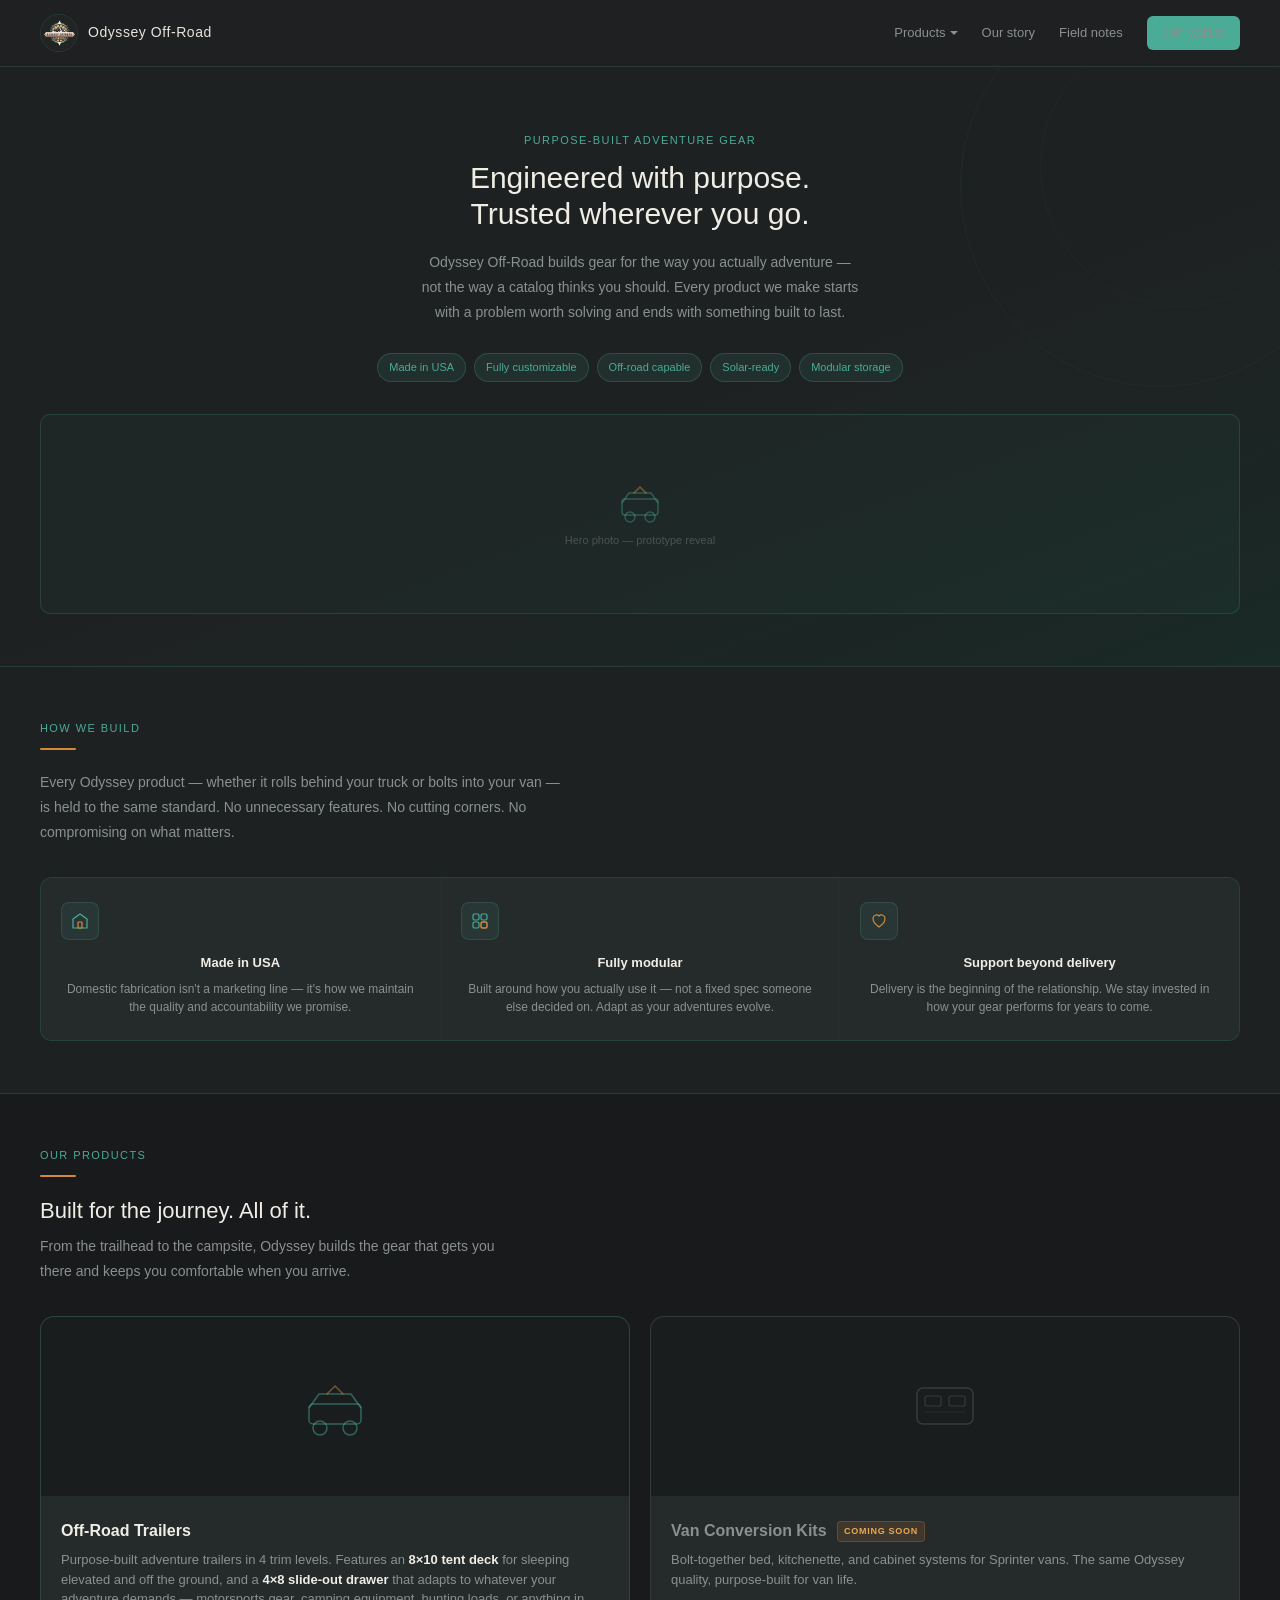
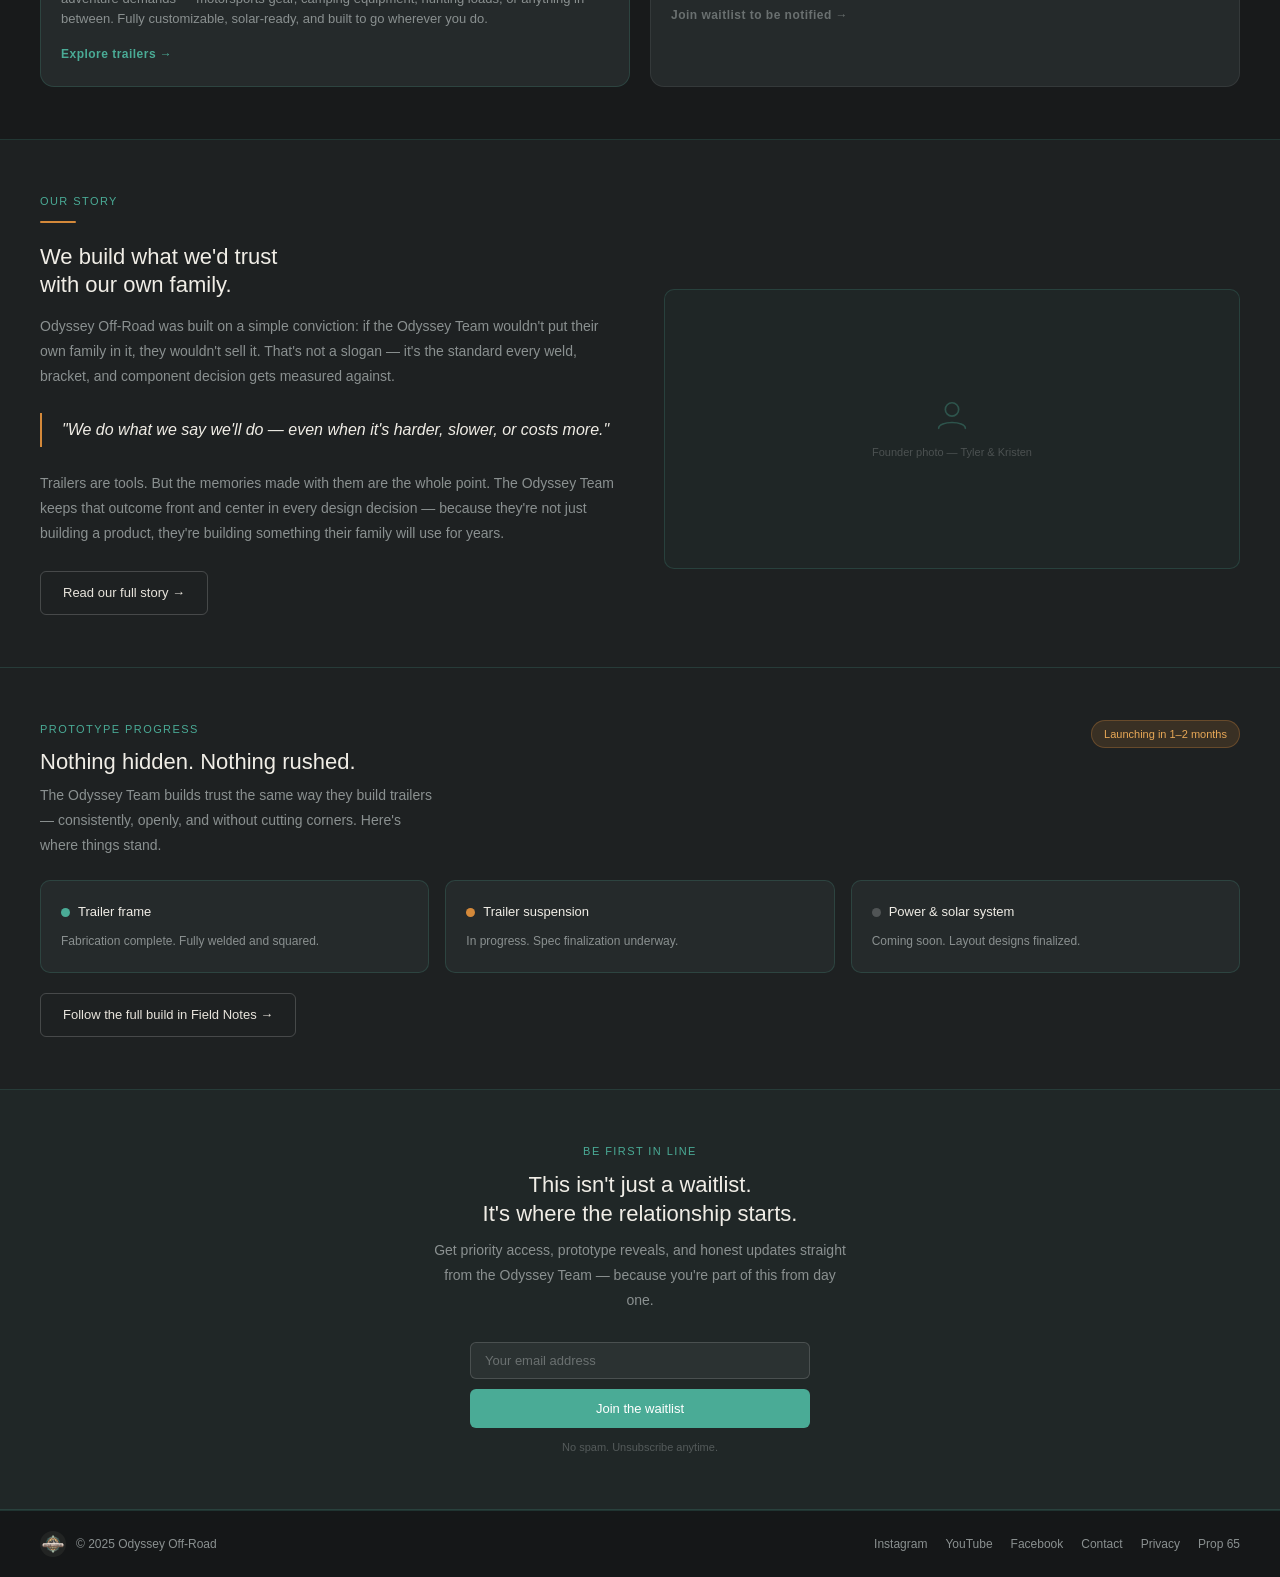
==== commit cf403ece: "Update index.html" ====
--- a/index.html
+++ b/index.html
@@ -266,7 +266,6 @@
         </a>
       </div>
     </div>
-    <a href="/trailers#customize">Customize</a>
     <a href="/our-story">Our story</a>
     <a href="/field-notes">Field notes</a>
     <a href="#waitlist" class="btn-primary" style="padding:7px 16px;font-size:12px;">Join waitlist</a>
@@ -277,23 +276,18 @@
 </nav>
 <nav class="nav-mobile">
   <a href="/trailers">Trailers</a>
-  <a href="/trailers#customize">Customize</a>
   <a href="/our-story">Our story</a>
   <a href="/field-notes">Field notes</a>
   <a href="#waitlist" class="btn-primary">Join waitlist</a>
 </nav>
 
 <!-- HERO -->
-<section class="hero">
-  <div style="max-width:520px;position:relative;z-index:1;">
+<section class="hero" style="text-align:center;align-items:center;">
+  <div style="max-width:560px;position:relative;z-index:1;margin:0 auto;">
     <span class="label">Purpose-built adventure gear</span>
     <h1 style="margin-bottom:18px;">Engineered with purpose.<br>Trusted wherever you go.</h1>
-    <p style="margin-bottom:24px;max-width:440px;">Odyssey Off-Road builds gear for the way you actually adventure — not the way a catalog thinks you should. Every product we make starts with a problem worth solving and ends with something built to last.</p>
-    <div class="flex gap-12" style="margin-bottom:28px;flex-wrap:wrap;">
-      <a href="#waitlist" class="btn-primary">Join the waitlist</a>
-      <a href="/trailers" class="btn-ghost">See our trailers →</a>
-    </div>
-    <div style="display:flex;gap:8px;flex-wrap:wrap;">
+    <p style="margin-bottom:28px;max-width:440px;margin-left:auto;margin-right:auto;">Odyssey Off-Road builds gear for the way you actually adventure — not the way a catalog thinks you should. Every product we make starts with a problem worth solving and ends with something built to last.</p>
+    <div style="display:flex;gap:8px;flex-wrap:wrap;justify-content:center;">
       <span class="tag">Made in USA</span>
       <span class="tag">Fully customizable</span>
       <span class="tag">Off-road capable</span>
@@ -358,7 +352,7 @@
       </div>
       <div class="product-card-body">
         <h3>Off-Road Trailers</h3>
-        <p>Purpose-built adventure trailers in 4 trim levels. Fully customizable, solar-ready, and built to go wherever you do.</p>
+        <p>Purpose-built adventure trailers in 4 trim levels. Features an <strong style="color:var(--oo-cream);">8×10 tent deck</strong> for sleeping elevated and off the ground, and a <strong style="color:var(--oo-cream);">4×8 slide-out drawer</strong> that adapts to whatever your adventure demands — motorsports gear, camping equipment, hunting loads, or anything in between. Fully customizable, solar-ready, and built to go wherever you do.</p>
         <span class="product-card-cta">Explore trailers →</span>
       </div>
     </a>
@@ -390,9 +384,9 @@
   <div class="grid-2" style="gap:48px;align-items:center;">
     <div>
       <h2 style="margin-bottom:14px;">We build what we'd trust<br>with our own family.</h2>
-      <p style="margin-bottom:14px;">Odyssey Off-Road was built on a simple conviction: if Tyler and Kristen wouldn't put their own family in it, they wouldn't sell it. That's not a slogan — it's the standard every weld, bracket, and component decision gets measured against.</p>
+      <p style="margin-bottom:14px;">Odyssey Off-Road was built on a simple conviction: if the Odyssey Team wouldn't put their own family in it, they wouldn't sell it. That's not a slogan — it's the standard every weld, bracket, and component decision gets measured against.</p>
       <div class="pullquote"><p>"We do what we say we'll do — even when it's harder, slower, or costs more."</p></div>
-      <p style="margin-bottom:24px;">Trailers are tools. But the memories made with them are the whole point. Tyler and Kristen keep that outcome front and center in every design decision — because they're not just building a product, they're building something their family will use for years.</p>
+      <p style="margin-bottom:24px;">Trailers are tools. But the memories made with them are the whole point. The Odyssey Team keeps that outcome front and center in every design decision — because they're not just building a product, they're building something their family will use for years.</p>
       <a href="/our-story" class="btn-ghost">Read our full story →</a>
     </div>
     <div class="photo-placeholder" style="height:280px;">
@@ -408,7 +402,7 @@
     <div>
       <span class="label">Prototype progress</span>
       <h2 style="margin-bottom:6px;">Nothing hidden. Nothing rushed.</h2>
-      <p style="max-width:400px;">Tyler and Kristen build trust the same way they build trailers — consistently, openly, and without cutting corners. Here's where things stand.</p>
+      <p style="max-width:400px;">The Odyssey Team builds trust the same way they build trailers — consistently, openly, and without cutting corners. Here's where things stand.</p>
     </div>
     <span class="badge-launch">Launching in 1–2 months</span>
   </div>
@@ -429,45 +423,18 @@
   <a href="/field-notes" class="btn-ghost">Follow the full build in Field Notes →</a>
 </section>
 
-<!-- EXPERIENCE PROGRAM -->
-<section class="section section-amber">
-  <div class="grid-2" style="gap:48px;align-items:center;">
-    <div>
-      <span class="label">The Odyssey Experience Program</span>
-      <div class="divider"></div>
-      <h2 style="margin-bottom:14px;">Don't take our word for it.<br>Take it on the trail.</h2>
-      <p style="margin-bottom:14px;">Before you commit, borrow one. Take a fully built Summit out for 3–4 days and use it exactly as you would if you owned it — dirt bikes loaded, family camped on the deck, kitchenette fired up.</p>
-      <p style="margin-bottom:24px;">If you place an order within 6 months of your rental, every dollar you paid comes off your purchase price. No fine print.</p>
-      <a href="/trailers#experience" class="btn-amber">Book an experience — from $300/night →</a>
-    </div>
-    <div class="card-amber" style="border-radius:12px;padding:24px;">
-      <div style="text-align:center;margin-bottom:16px;">
-        <p style="font-size:11px;color:var(--oo-amber-light);text-transform:uppercase;letter-spacing:0.1em;margin-bottom:6px;">Summit rental rate</p>
-        <p style="font-size:42px;font-weight:500;color:var(--oo-cream);line-height:1;">$300</p>
-        <p style="font-size:13px;margin-top:4px;">per night · 3–4 night minimum</p>
-      </div>
-      <div style="border-top:1px solid rgba(212,137,58,0.2);padding-top:16px;display:flex;flex-direction:column;gap:10px;">
-        <div class="flex gap-8"><svg width="13" height="13" viewBox="0 0 16 16" fill="none" style="flex-shrink:0;margin-top:2px;"><path d="M2 8L6 12L14 4" stroke="#4aab96" stroke-width="1.5" stroke-linecap="round" stroke-linejoin="round"/></svg><span style="font-size:13px;">Full Summit trim — air ride, solar, water, kitchenette</span></div>
-        <div class="flex gap-8"><svg width="13" height="13" viewBox="0 0 16 16" fill="none" style="flex-shrink:0;margin-top:2px;"><path d="M2 8L6 12L14 4" stroke="#4aab96" stroke-width="1.5" stroke-linecap="round" stroke-linejoin="round"/></svg><span style="font-size:13px;">Pickup or delivery available</span></div>
-        <div class="flex gap-8"><svg width="13" height="13" viewBox="0 0 16 16" fill="none" style="flex-shrink:0;margin-top:2px;"><path d="M2 8L6 12L14 4" stroke="#4aab96" stroke-width="1.5" stroke-linecap="round" stroke-linejoin="round"/></svg><span style="font-size:13px;">Full walkthrough with Tyler before you leave</span></div>
-        <div class="flex gap-8" style="border-top:1px solid rgba(212,137,58,0.2);padding-top:12px;"><svg width="13" height="13" viewBox="0 0 16 16" fill="none" style="flex-shrink:0;margin-top:2px;"><path d="M2 8L6 12L14 4" stroke="#d4893a" stroke-width="1.5" stroke-linecap="round" stroke-linejoin="round"/></svg><span style="font-size:13px;color:var(--oo-amber-light);font-weight:500;">100% credited toward your purchase if you order within 6 months</span></div>
-      </div>
-    </div>
-  </div>
-</section>
-
 <!-- WAITLIST -->
 <section class="section section-teal text-center" id="waitlist">
   <span class="label">Be first in line</span>
   <h2 style="max-width:420px;margin:0 auto 10px;">This isn't just a waitlist.<br>It's where the relationship starts.</h2>
-  <p style="max-width:420px;margin:0 auto 28px;">Get priority access, prototype reveals, and honest updates straight from Tyler and Kristen — because you're part of this from day one.</p>
+  <p style="max-width:420px;margin:0 auto 28px;">Get priority access, prototype reveals, and honest updates straight from the Odyssey Team — because you're part of this from day one.</p>
   <div style="max-width:340px;margin:0 auto;">
     <form name="waitlist" method="POST" data-netlify="true" netlify-honeypot="bot-field">
       <input type="hidden" name="form-name" value="waitlist" />
       <input type="hidden" name="bot-field" style="display:none;" />
       <input type="email" name="email" placeholder="Your email address" required style="margin-bottom:10px;" />
       <button type="submit" class="btn-primary btn-full">Join the waitlist</button>
-      <div class="form-success mt-12"><p>✓ You're on the list. Tyler and Kristen will be in touch.</p></div>
+      <div class="form-success mt-12"><p>✓ You're on the list. The Odyssey Team will be in touch.</p></div>
     </form>
     <p style="font-size:11px;color:var(--oo-muted2);margin-top:10px;opacity:0.7;">No spam. Unsubscribe anytime.</p>
   </div>
@@ -482,8 +449,10 @@
   <div class="footer-links">
     <a href="https://instagram.com/odysseyoffroad" target="_blank" rel="noopener">Instagram</a>
     <a href="https://youtube.com/@odysseyoffroad" target="_blank" rel="noopener">YouTube</a>
+    <a href="https://facebook.com/OdysseyOffroad" target="_blank" rel="noopener">Facebook</a>
     <a href="/contact">Contact</a>
     <a href="/privacy">Privacy</a>
+    <a href="/prop65">Prop 65</a>
   </div>
 </footer>
 
